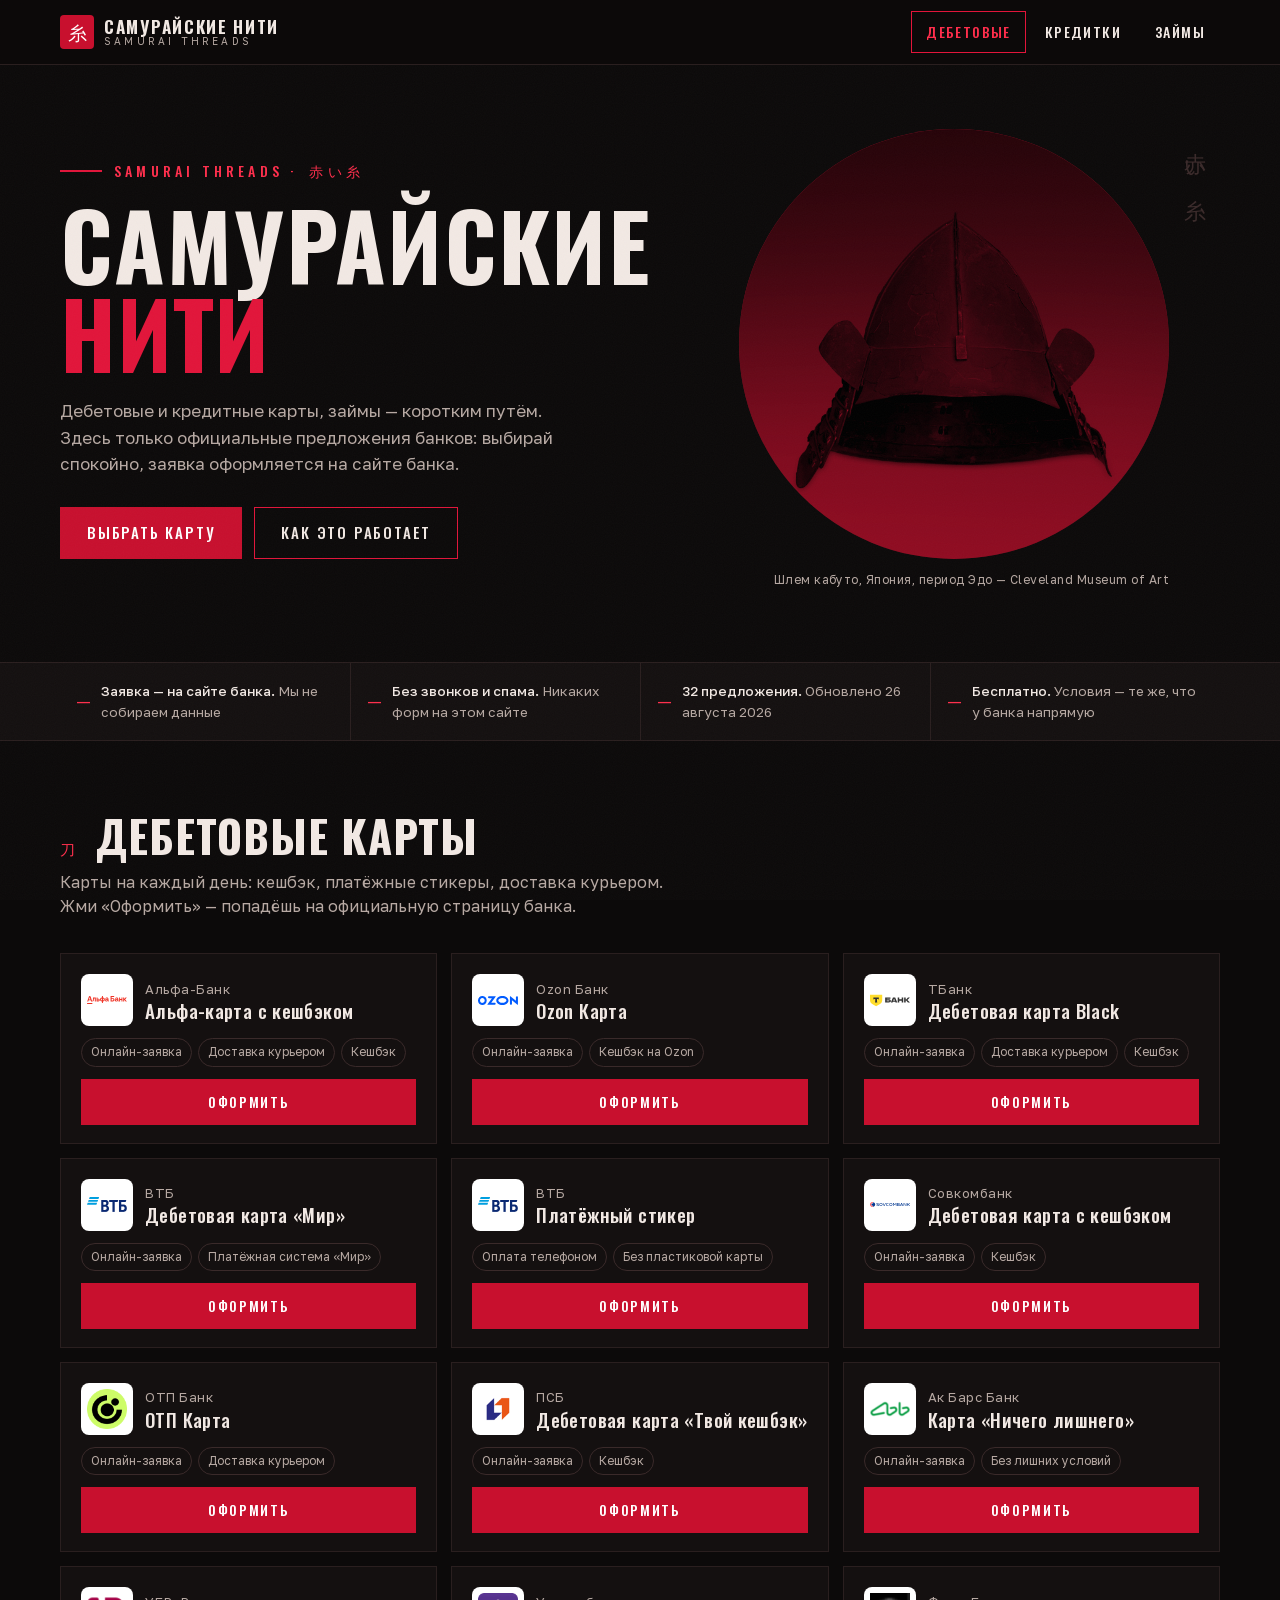
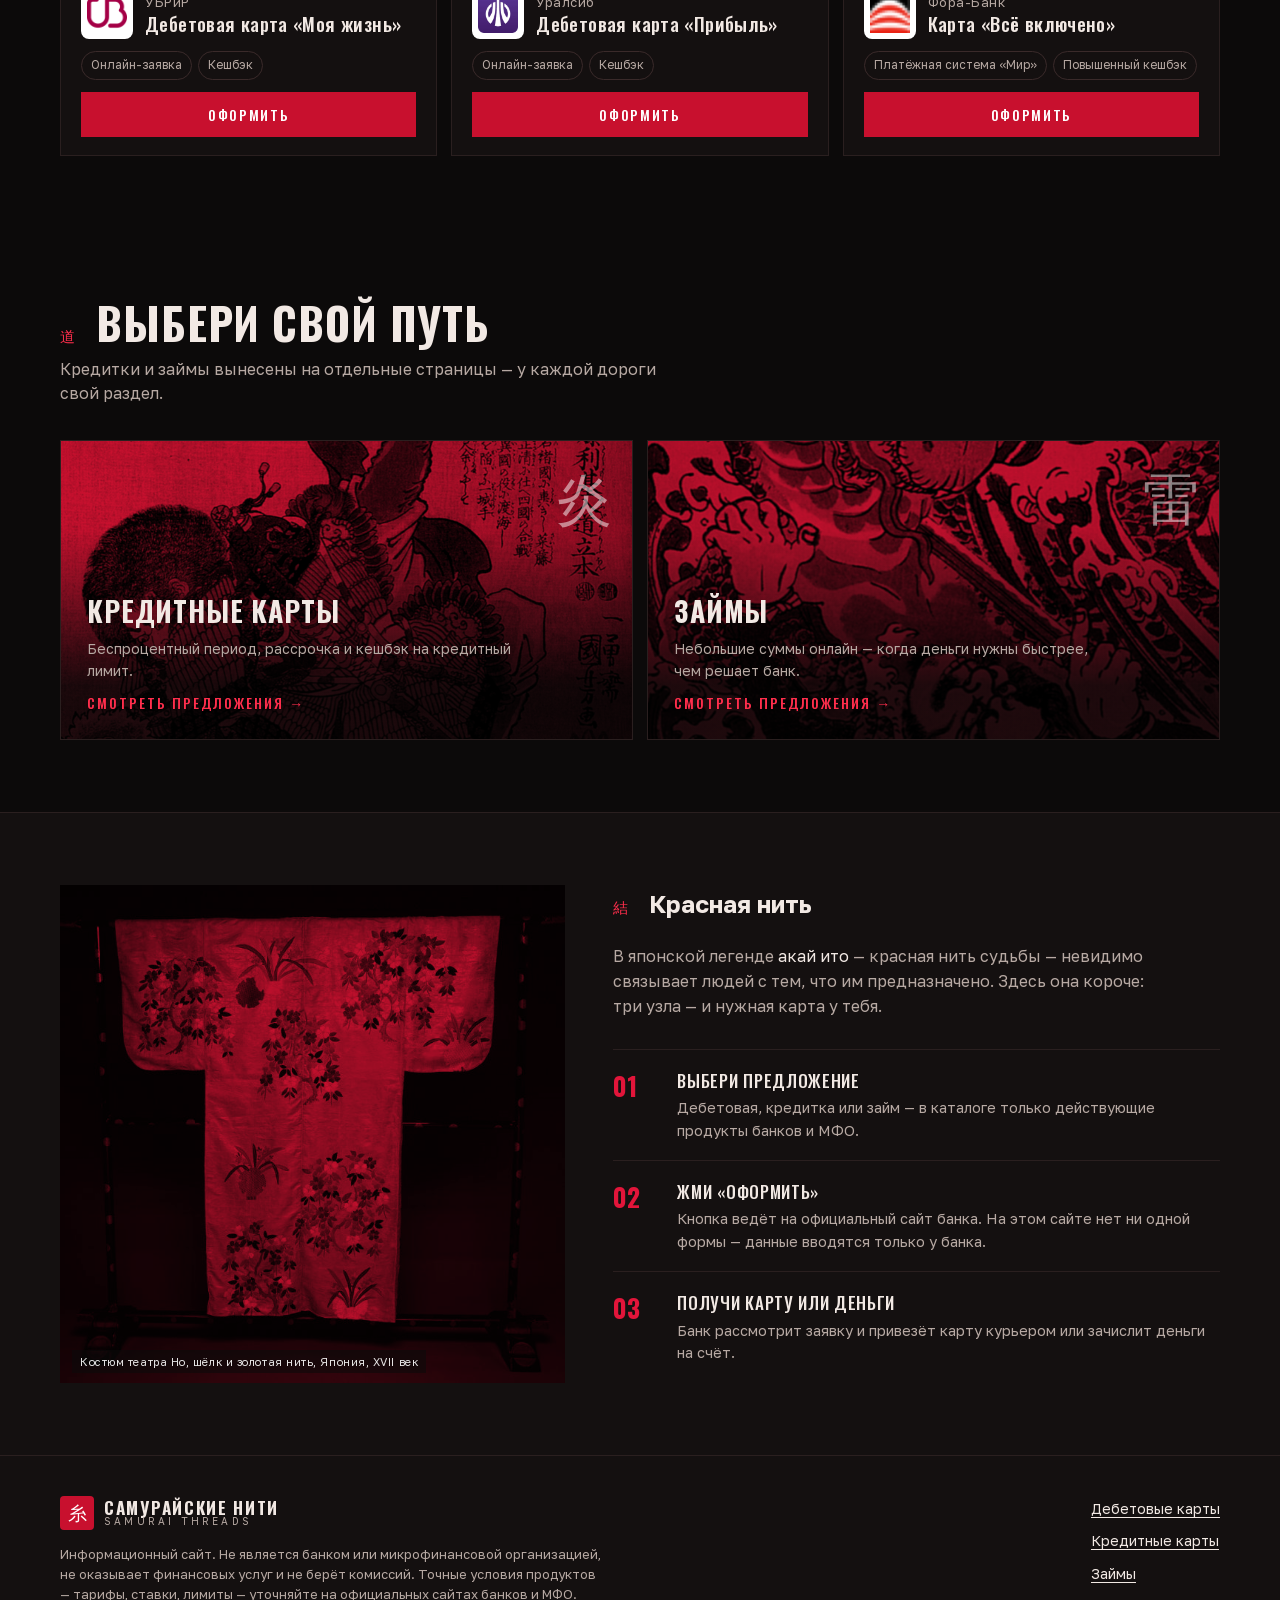
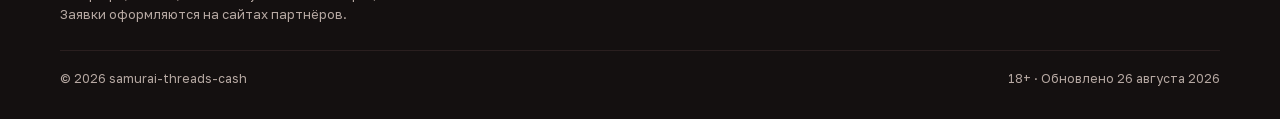
==== index.html @ 72ccb9c8 "samurai-threads preview" ====
<!DOCTYPE html>
<html lang="ru">
<head>
  <meta charset="UTF-8">
  <meta name="viewport" content="width=device-width, initial-scale=1">
  <title>Самурайские нити — дебетовые карты, кредитки и займы</title>
  <meta name="description" content="Финансовая витрина в самурайском стиле: дебетовые и кредитные карты, займы. Только официальные предложения банков — заявка оформляется на сайте банка.">
  <link rel="icon" type="image/svg+xml" href="favicon.svg">
  <link rel="stylesheet" href="fonts/fonts.css">
  <link rel="stylesheet" href="styles.css">
</head>
<body>
  <a class="skip-link" href="#main">Перейти к основному содержимому</a>

  <header class="site-header">
    <div class="wrap">
      <a class="brand" href="index.html">
        <span class="hanko" aria-hidden="true">糸</span>
        <span class="brand-name">Самурайские нити
          <span class="brand-sub">samurai threads</span>
        </span>
      </a>
      <nav class="site-nav" aria-label="Основная навигация">
        <ul>
          <li><a href="#debit" aria-current="page">Дебетовые</a></li>
          <li><a href="credit.html">Кредитки</a></li>
          <li><a href="mfo.html">Займы</a></li>
        </ul>
      </nav>
    </div>
  </header>

  <main id="main" tabindex="-1">

    <section class="hero">
      <div class="wrap">
        <div>
          <p class="hero-kicker">Samurai threads · <span aria-hidden="true">赤い糸</span></p>
          <h1>Самурайские <span class="h1-red">нити</span></h1>
          <p class="hero-lead">Дебетовые и кредитные карты, займы — коротким путём.
            Здесь только официальные предложения банков: выбирай спокойно,
            заявка оформляется на сайте банка.</p>
          <div class="hero-cta">
            <a class="btn btn-red" href="#debit">Выбрать карту</a>
            <a class="btn btn-ghost" href="#thread">Как это работает</a>
          </div>
        </div>
        <div class="hero-art">
          <p class="hero-vertical" aria-hidden="true">赤い糸</p>
          <div class="hero-sun">
            <img src="img/kabuto.jpg" alt="Самурайский шлем кабуто" width="1600" height="1391">
          </div>
          <p class="hero-caption">Шлем кабуто, Япония, период Эдо — Cleveland Museum of Art</p>
        </div>
      </div>
    </section>

    <div class="trust">
      <div class="wrap">
        <ul role="list">
          <li><span class="tick" aria-hidden="true">—</span><span><b>Заявка — на сайте банка.</b> Мы не собираем данные</span></li>
          <li><span class="tick" aria-hidden="true">—</span><span><b>Без звонков и спама.</b> Никаких форм на этом сайте</span></li>
          <li><span class="tick" aria-hidden="true">—</span><span><b>32 предложения.</b> Обновлено 26 августа 2026</span></li>
          <li><span class="tick" aria-hidden="true">—</span><span><b>Бесплатно.</b> Условия — те же, что у банка напрямую</span></li>
        </ul>
      </div>
    </div>

    <section class="section" id="debit" aria-labelledby="debit-h">
      <div class="wrap">
        <div class="section-head">
          <span class="section-kanji" aria-hidden="true">刀</span>
          <h2 id="debit-h">Дебетовые карты</h2>
        </div>
        <p class="section-desc">Карты на каждый день: кешбэк, платёжные стикеры,
          доставка курьером. Жми «Оформить» — попадёшь на официальную страницу банка.</p>
        <noscript><p class="section-desc">Включите JavaScript, чтобы увидеть каталог предложений.</p></noscript>
        <ul class="cards" role="list" id="grid-debit" data-grid="debit"></ul>
      </div>
    </section>

    <section class="section reveal" aria-labelledby="cats-h">
      <div class="wrap">
        <div class="section-head">
          <span class="section-kanji" aria-hidden="true">道</span>
          <h2 id="cats-h">Выбери свой путь</h2>
        </div>
        <p class="section-desc">Кредитки и займы вынесены на отдельные страницы —
          у каждой дороги свой раздел.</p>
        <div class="cat-tiles">
          <a class="cat-tile" href="credit.html">
            <img src="img/print-fight.jpg" alt="" width="809" height="1200" loading="lazy">
            <span class="tile-kanji" aria-hidden="true">炎</span>
            <strong>Кредитные карты</strong>
            <p>Беспроцентный период, рассрочка и кешбэк на кредитный лимит.</p>
            <span class="tile-more">Смотреть предложения <span aria-hidden="true">→</span></span>
          </a>
          <a class="cat-tile" href="mfo.html">
            <img src="img/print-yokai.jpg" alt="" width="694" height="1200" loading="lazy">
            <span class="tile-kanji" aria-hidden="true">雷</span>
            <strong>Займы</strong>
            <p>Небольшие суммы онлайн — когда деньги нужны быстрее, чем решает банк.</p>
            <span class="tile-more">Смотреть предложения <span aria-hidden="true">→</span></span>
          </a>
        </div>
      </div>
    </section>

    <section class="about reveal" id="thread" aria-labelledby="thread-h">
      <div class="wrap">
        <figure class="about-art">
          <img src="img/nuihaku.jpg" alt="Шёлковый костюм театра Но с вышивкой золотой нитью" width="750" height="672" loading="lazy">
          <figcaption>Костюм театра Но, шёлк и золотая нить, Япония, XVII век</figcaption>
        </figure>
        <div>
          <div class="section-head">
            <span class="section-kanji" aria-hidden="true">結</span>
            <h2 id="thread-h">Красная нить</h2>
          </div>
          <p class="about-lead">В японской легенде <em>акай ито</em> — красная нить судьбы —
            невидимо связывает людей с тем, что им предназначено.
            Здесь она короче: три узла — и нужная карта у тебя.</p>
          <ol class="steps" role="list">
            <li>
              <b>Выбери предложение</b>
              <p>Дебетовая, кредитка или займ — в каталоге только действующие продукты банков и МФО.</p>
            </li>
            <li>
              <b>Жми «Оформить»</b>
              <p>Кнопка ведёт на официальный сайт банка. На этом сайте нет ни одной формы — данные вводятся только у банка.</p>
            </li>
            <li>
              <b>Получи карту или деньги</b>
              <p>Банк рассмотрит заявку и привезёт карту курьером или зачислит деньги на счёт.</p>
            </li>
          </ol>
        </div>
      </div>
    </section>

  </main>

  <footer class="site-footer">
    <div class="wrap">
      <div class="footer-grid">
        <div>
          <a class="brand" href="index.html" style="margin-bottom:14px">
            <span class="hanko" aria-hidden="true">糸</span>
            <span class="brand-name">Самурайские нити
              <span class="brand-sub">samurai threads</span>
            </span>
          </a>
          <p class="footer-note">Информационный сайт. Не является банком или
            микрофинансовой организацией, не оказывает финансовых услуг и не берёт
            комиссий. Точные условия продуктов — тарифы, ставки, лимиты — уточняйте
            на официальных сайтах банков и МФО. Заявки оформляются на сайтах партнёров.</p>
        </div>
        <nav class="footer-nav" aria-label="Навигация в подвале">
          <ul>
            <li><a href="#debit">Дебетовые карты</a></li>
            <li><a href="credit.html">Кредитные карты</a></li>
            <li><a href="mfo.html">Займы</a></li>
          </ul>
        </nav>
      </div>
      <div class="footer-bottom">
        <span>© 2026 samurai-threads-cash</span>
        <span>18+ · Обновлено 26 августа 2026</span>
      </div>
    </div>
  </footer>

  <script src="data.js"></script>
  <script src="app.js"></script>
</body>
</html>
---- fonts/fonts.css ----
/* Шрифты лежат рядом с сайтом — интернет для них не нужен. */

/* Oswald — заголовки-плакаты */
@font-face {
  font-family: 'Oswald';
  font-style: normal;
  font-weight: 500;
  font-display: swap;
  src: url(oswald-500-cyrillic.woff2) format('woff2');
  unicode-range: U+0301, U+0400-045F, U+0490-0491, U+04B0-04B1, U+2116;
}
@font-face {
  font-family: 'Oswald';
  font-style: normal;
  font-weight: 500;
  font-display: swap;
  src: url(oswald-500-latin.woff2) format('woff2');
  unicode-range: U+0000-00FF, U+0131, U+0152-0153, U+02BB-02BC, U+02C6, U+02DA, U+02DC, U+2000-206F, U+2074, U+20AC, U+2122, U+2191, U+2193, U+2212, U+2215, U+FEFF, U+FFFD;
}
@font-face {
  font-family: 'Oswald';
  font-style: normal;
  font-weight: 700;
  font-display: swap;
  src: url(oswald-700-cyrillic.woff2) format('woff2');
  unicode-range: U+0301, U+0400-045F, U+0490-0491, U+04B0-04B1, U+2116;
}
@font-face {
  font-family: 'Oswald';
  font-style: normal;
  font-weight: 700;
  font-display: swap;
  src: url(oswald-700-latin.woff2) format('woff2');
  unicode-range: U+0000-00FF, U+0131, U+0152-0153, U+02BB-02BC, U+02C6, U+02DA, U+02DC, U+2000-206F, U+2074, U+20AC, U+2122, U+2191, U+2193, U+2212, U+2215, U+FEFF, U+FFFD;
}

/* Golos Text — основной текст */
@font-face {
  font-family: 'Golos Text';
  font-style: normal;
  font-weight: 400;
  font-display: swap;
  src: url(golos-400-cyrillic.woff2) format('woff2');
  unicode-range: U+0301, U+0400-045F, U+0490-0491, U+04B0-04B1, U+2116;
}
@font-face {
  font-family: 'Golos Text';
  font-style: normal;
  font-weight: 400;
  font-display: swap;
  src: url(golos-400-latin.woff2) format('woff2');
  unicode-range: U+0000-00FF, U+0131, U+0152-0153, U+02BB-02BC, U+02C6, U+02DA, U+02DC, U+0304, U+0308, U+0329, U+2000-206F, U+20AC, U+2122, U+2191, U+2193, U+2212, U+2215, U+FEFF, U+FFFD;
}
@font-face {
  font-family: 'Golos Text';
  font-style: normal;
  font-weight: 500;
  font-display: swap;
  src: url(golos-500-cyrillic.woff2) format('woff2');
  unicode-range: U+0301, U+0400-045F, U+0490-0491, U+04B0-04B1, U+2116;
}
@font-face {
  font-family: 'Golos Text';
  font-style: normal;
  font-weight: 500;
  font-display: swap;
  src: url(golos-500-latin.woff2) format('woff2');
  unicode-range: U+0000-00FF, U+0131, U+0152-0153, U+02BB-02BC, U+02C6, U+02DA, U+02DC, U+0304, U+0308, U+0329, U+2000-206F, U+20AC, U+2122, U+2191, U+2193, U+2212, U+2215, U+FEFF, U+FFFD;
}
@font-face {
  font-family: 'Golos Text';
  font-style: normal;
  font-weight: 700;
  font-display: swap;
  src: url(golos-700-cyrillic.woff2) format('woff2');
  unicode-range: U+0301, U+0400-045F, U+0490-0491, U+04B0-04B1, U+2116;
}
@font-face {
  font-family: 'Golos Text';
  font-style: normal;
  font-weight: 700;
  font-display: swap;
  src: url(golos-700-latin.woff2) format('woff2');
  unicode-range: U+0000-00FF, U+0131, U+0152-0153, U+02BB-02BC, U+02C6, U+02DA, U+02DC, U+0304, U+0308, U+0329, U+2000-206F, U+20AC, U+2122, U+2191, U+2193, U+2212, U+2215, U+FEFF, U+FFFD;
}
---- styles.css ----
/* =========================================================================
   САМУРАЙСКИЕ НИТИ — чёрно-красный плакат, Япония.
   Палитра согласована с аудитом контраста:
   — #c8102e (глубокий красный) только для крупного текста и заливок;
   — #ff2e4c для мелкого красного текста, ссылок и фокуса (5.4:1 на фоне);
   — #f2e9e4 основной текст (16.5:1).
   ========================================================================= */

:root {
  --bg: #0c0a0a;
  --panel: #141010;
  --panel-2: #1a1414;
  --line: #2a1f1f;
  --line-strong: #3a2a2a;
  --red: #c8102e;
  --red-bright: #e2153a;
  --red-text: #ff2e4c;
  --ink: #f2e9e4;
  --muted: #b7a9a3;
  --gold: #c9a227;
  --white: #ffffff;
  --font-display: 'Oswald', 'Arial Narrow', sans-serif;
  --font-body: 'Golos Text', -apple-system, 'Segoe UI', sans-serif;
  --header-h: 64px;
}

* { margin: 0; padding: 0; box-sizing: border-box; }

html {
  scroll-behavior: smooth;
  scroll-padding-top: calc(var(--header-h) + 16px);
}
@media (prefers-reduced-motion: reduce) {
  html { scroll-behavior: auto; }
}

body {
  background: var(--bg);
  color: var(--ink);
  font-family: var(--font-body);
  font-size: 16px;
  line-height: 1.55;
  -webkit-font-smoothing: antialiased;
}

/* бумажное зерно поверх фона — чтобы чёрный не был «пластиковым» */
body::before {
  content: "";
  position: fixed;
  inset: 0;
  pointer-events: none;
  z-index: 1;
  opacity: .05;
  background-image: url("data:image/svg+xml,%3Csvg xmlns='http://www.w3.org/2000/svg' width='140' height='140'%3E%3Cfilter id='n'%3E%3CfeTurbulence type='fractalNoise' baseFrequency='.9' numOctaves='2'/%3E%3C/filter%3E%3Crect width='140' height='140' filter='url(%23n)' opacity='.6'/%3E%3C/svg%3E");
}

img { max-width: 100%; display: block; }

a { color: var(--red-text); }

:focus-visible {
  outline: 3px solid var(--red-text);
  outline-offset: 2px;
}

.visually-hidden {
  position: absolute;
  width: 1px; height: 1px;
  margin: -1px; padding: 0;
  overflow: hidden;
  clip: rect(0 0 0 0);
  white-space: nowrap;
  border: 0;
}

.skip-link {
  position: absolute;
  left: 12px; top: -60px;
  z-index: 100;
  background: var(--red);
  color: var(--white);
  padding: 10px 18px;
  font-family: var(--font-display);
  font-weight: 500;
  text-transform: uppercase;
  letter-spacing: .06em;
  text-decoration: none;
  transition: top .15s;
}
.skip-link:focus { top: 12px; }

.wrap {
  max-width: 1200px;
  margin: 0 auto;
  padding: 0 20px;
}

/* ---------------------------------------------------------------- header */

.site-header {
  position: sticky;
  top: 0;
  z-index: 50;
  background: rgba(12, 10, 10, .92);
  backdrop-filter: blur(8px);
  border-bottom: 1px solid var(--line);
}
.site-header .wrap {
  height: var(--header-h);
  display: flex;
  align-items: center;
  justify-content: space-between;
  gap: 16px;
}

.brand {
  display: flex;
  align-items: center;
  gap: 10px;
  text-decoration: none;
  color: var(--ink);
}
.brand .hanko {
  width: 34px; height: 34px;
  background: var(--red);
  color: var(--white);
  display: grid;
  place-items: center;
  font-size: 19px;
  line-height: 1;
  border-radius: 4px;
  flex: none;
}
.brand-name {
  font-family: var(--font-display);
  font-weight: 700;
  font-size: 17px;
  letter-spacing: .1em;
  text-transform: uppercase;
  line-height: 1.05;
}
.brand-sub {
  display: block;
  font-family: var(--font-body);
  font-weight: 400;
  font-size: 10px;
  letter-spacing: .32em;
  color: var(--muted);
  text-transform: uppercase;
}

.site-nav ul {
  display: flex;
  gap: 4px;
  list-style: none;
}
.site-nav a {
  display: block;
  padding: 9px 14px;
  font-family: var(--font-display);
  font-weight: 500;
  font-size: 14px;
  letter-spacing: .1em;
  text-transform: uppercase;
  text-decoration: none;
  color: var(--ink);
  border: 1px solid transparent;
}
.site-nav a:hover { color: var(--red-text); }
.site-nav a[aria-current="page"] {
  color: var(--red-text);
  border-color: var(--red-bright);
}

/* ------------------------------------------------------------------ hero */

.hero {
  position: relative;
  overflow: hidden;
  border-bottom: 1px solid var(--line);
}
.hero .wrap {
  display: grid;
  grid-template-columns: minmax(0, 1.05fr) minmax(0, .95fr);
  align-items: center;
  gap: 40px;
  padding-top: 64px;
  padding-bottom: 72px;
}

.hero-kicker {
  display: flex;
  align-items: center;
  gap: 12px;
  font-family: var(--font-display);
  font-weight: 500;
  font-size: 14px;
  letter-spacing: .3em;
  text-transform: uppercase;
  color: var(--red-text);
  margin-bottom: 18px;
}
.hero-kicker::before {
  content: "";
  width: 42px; height: 2px;
  background: var(--red-bright);
}

.hero h1 {
  font-family: var(--font-display);
  font-weight: 700;
  font-size: clamp(48px, 7.2vw, 92px);
  line-height: .96;
  letter-spacing: .015em;
  text-transform: uppercase;
  margin-bottom: 22px;
}
.hero h1 .h1-red { color: var(--red-bright); display: block; }

.hero-lead {
  max-width: 46ch;
  color: var(--muted);
  font-size: 17px;
  margin-bottom: 30px;
}

.hero-cta {
  display: flex;
  flex-wrap: wrap;
  gap: 12px;
}

/* правая часть: красное солнце + шлем эпохи Эдо */
.hero-art {
  position: relative;
  justify-self: center;
  width: min(430px, 100%);
}
.hero-sun {
  position: relative;
  aspect-ratio: 1;
  border-radius: 50%;
  background: var(--red);
  overflow: hidden;
}
.hero-sun img {
  width: 100%; height: 100%;
  object-fit: cover;
  filter: grayscale(1) contrast(1.08) brightness(1.02);
  mix-blend-mode: multiply;
}
.hero-caption {
  margin-top: 12px;
  font-size: 12px;
  color: var(--muted);
  letter-spacing: .04em;
  text-align: right;
}
/* вертикальная колонка иероглифов у солнца */
.hero-vertical {
  position: absolute;
  top: 6px;
  right: -44px;
  writing-mode: vertical-rl;
  font-size: 22px;
  letter-spacing: .5em;
  color: var(--line-strong);
  user-select: none;
}

/* красная нить: тонкая линия, сшивающая хиро с каталогом */
.thread-divider {
  display: block;
  width: 100%;
  height: 70px;
  color: var(--red-bright);
}

/* --------------------------------------------------------------- buttons */

.btn {
  display: inline-flex;
  align-items: center;
  justify-content: center;
  gap: 8px;
  padding: 13px 26px;
  font-family: var(--font-display);
  font-weight: 500;
  font-size: 15px;
  letter-spacing: .12em;
  text-transform: uppercase;
  text-decoration: none;
  border: 1px solid transparent;
  cursor: pointer;
}
.btn-red {
  background: var(--red);
  color: var(--white);
}
.btn-red:hover { background: var(--red-bright); }
/* заглушка до партнёрских ссылок: выглядит как макет, но не «живая» */
.btn.is-disabled { cursor: default; }
.btn-red.is-disabled:hover { background: var(--red); }
.btn-ghost {
  border-color: var(--red-bright);
  color: var(--ink);
}
.btn-ghost:hover { border-color: var(--red-text); color: var(--red-text); }

/* ----------------------------------------------------------- trust strip */

.trust {
  border-bottom: 1px solid var(--line);
  background: var(--panel);
}
.trust ul {
  list-style: none;
  display: grid;
  grid-template-columns: repeat(4, 1fr);
}
.trust li {
  padding: 18px 16px;
  font-size: 13.5px;
  color: var(--muted);
  border-left: 1px solid var(--line);
  display: flex;
  align-items: center;
  gap: 10px;
}
.trust li:first-child { border-left: 0; }
.trust b {
  color: var(--ink);
  font-weight: 500;
}
.trust .tick {
  color: var(--red-text);
  font-family: var(--font-display);
  flex: none;
}

/* -------------------------------------------------------------- sections */

.section { padding: 72px 0 26px; }

.section-head {
  display: flex;
  align-items: baseline;
  gap: 18px;
  margin-bottom: 8px;
}
.section-kanji {
  font-size: 15px;
  color: var(--red-text);
  letter-spacing: .2em;
  font-weight: 400;
  white-space: nowrap;
}
.section h2, .page-hero h1 {
  font-family: var(--font-display);
  font-weight: 700;
  font-size: clamp(30px, 4vw, 44px);
  letter-spacing: .02em;
  text-transform: uppercase;
  line-height: 1.05;
}
.section-desc {
  color: var(--muted);
  max-width: 62ch;
  margin-bottom: 34px;
}

/* ----------------------------------------------------------------- cards */

.cards {
  list-style: none;
  display: grid;
  grid-template-columns: repeat(3, 1fr);
  gap: 14px;
  padding-bottom: 46px;
}

.card {
  background: var(--panel);
  border: 1px solid var(--line);
  padding: 20px 20px 18px;
  display: flex;
  flex-direction: column;
  gap: 12px;
  position: relative;
  transition: border-color .18s, transform .18s;
}
.card:hover {
  border-color: var(--red-bright);
  transform: translateY(-2px);
}
/* красная нить прошивает верх карточки при ховере */
.card::before {
  content: "";
  position: absolute;
  top: -1px; left: 0;
  width: 0; height: 2px;
  background: var(--red-bright);
  transition: width .25s;
}
.card:hover::before { width: 100%; }

.card-top {
  display: flex;
  align-items: center;
  gap: 12px;
}
.card-logo {
  width: 52px; height: 52px;
  background: var(--white);
  border-radius: 8px;
  display: grid;
  place-items: center;
  flex: none;
  overflow: hidden;
}
.card-logo img {
  max-width: 40px;
  max-height: 40px;
  object-fit: contain;
}
.card-logo .mono {
  font-family: var(--font-display);
  font-weight: 700;
  color: var(--red);
  font-size: 18px;
}
.card-brand {
  font-size: 13px;
  color: var(--muted);
  letter-spacing: .04em;
}
.card h3 {
  font-family: var(--font-display);
  font-weight: 500;
  font-size: 19px;
  letter-spacing: .02em;
  line-height: 1.2;
  text-transform: none;
}

.card-chips {
  list-style: none;
  display: flex;
  flex-wrap: wrap;
  gap: 6px;
  margin-top: auto;
}
.card-chips li {
  font-size: 12px;
  color: var(--muted);
  border: 1px solid var(--line-strong);
  padding: 4px 9px;
  border-radius: 999px;
  white-space: nowrap;
}

.card .btn {
  width: 100%;
  padding: 11px 16px;
  font-size: 14px;
}

/* --------------------------------------------------------- category tiles */

.cat-tiles {
  display: grid;
  grid-template-columns: 1fr 1fr;
  gap: 14px;
  padding-bottom: 46px;
}
.cat-tile {
  position: relative;
  display: flex;
  flex-direction: column;
  justify-content: flex-end;
  min-height: 300px;
  padding: 26px;
  text-decoration: none;
  color: var(--ink);
  border: 1px solid var(--line);
  overflow: hidden;
  background: var(--red);
}
.cat-tile img {
  position: absolute;
  inset: 0;
  width: 100%; height: 100%;
  object-fit: cover;
  filter: grayscale(1) contrast(1.1);
  mix-blend-mode: multiply;
  transition: transform .4s;
}
.cat-tile:hover img { transform: scale(1.04); }
/* фото шлема темнее гравюр — вытягиваем яркость, чтобы плитка читалась */
.cat-tile img[src*="kabuto"] { filter: grayscale(1) contrast(1.02) brightness(1.8); }
.cat-tile::after {
  content: "";
  position: absolute;
  inset: 0;
  background: linear-gradient(180deg, rgba(12,10,10,0) 30%, rgba(12,10,10,.88) 82%);
}
.cat-tile > * { position: relative; z-index: 2; }
.cat-tile .tile-kanji {
  position: absolute;
  top: 14px; right: 20px;
  font-size: 56px;
  color: rgba(255,255,255,.5);
  z-index: 2;
}
.cat-tile strong {
  font-family: var(--font-display);
  font-weight: 700;
  font-size: 28px;
  letter-spacing: .03em;
  text-transform: uppercase;
  display: block;
  margin-bottom: 6px;
}
.cat-tile span.tile-more {
  font-family: var(--font-display);
  font-size: 14px;
  letter-spacing: .14em;
  text-transform: uppercase;
  color: var(--red-text);
}
.cat-tile p {
  color: var(--muted);
  font-size: 14px;
  max-width: 48ch;
  margin-bottom: 10px;
}

/* ------------------------------------------------------------ red thread */

.about {
  border-top: 1px solid var(--line);
  background: var(--panel);
}
.about .wrap {
  display: grid;
  grid-template-columns: minmax(0, 1fr) minmax(0, 1.2fr);
  gap: 48px;
  padding-top: 72px;
  padding-bottom: 72px;
}
.about-art {
  position: relative;
  background: var(--red);
  overflow: hidden;
  min-height: 320px;
}
.about-art img {
  position: absolute;
  inset: 0;
  width: 100%; height: 100%;
  object-fit: cover;
  filter: grayscale(1) contrast(1.05);
  mix-blend-mode: multiply;
}
.about-art figcaption {
  position: absolute;
  left: 12px; bottom: 10px;
  z-index: 2;
  font-size: 11px;
  letter-spacing: .05em;
  color: rgba(255,255,255,.9);
  background: rgba(12,10,10,.6);
  padding: 3px 8px;
}

.about h2 { margin-bottom: 14px; }
.about-lead {
  color: var(--muted);
  margin-bottom: 30px;
  max-width: 56ch;
}
.about-lead em {
  font-style: normal;
  color: var(--ink);
}

.steps {
  list-style: none;
  counter-reset: step;
  display: grid;
  gap: 0;
}
.steps li {
  counter-increment: step;
  position: relative;
  padding: 18px 0 18px 64px;
  border-top: 1px solid var(--line);
}
.steps li::before {
  content: "0" counter(step);
  position: absolute;
  left: 0; top: 16px;
  font-family: var(--font-display);
  font-weight: 700;
  font-size: 26px;
  color: var(--red-bright);
}
.steps b {
  display: block;
  font-family: var(--font-display);
  font-weight: 500;
  font-size: 17px;
  letter-spacing: .04em;
  text-transform: uppercase;
  margin-bottom: 3px;
}
.steps p { color: var(--muted); font-size: 14.5px; }

/* -------------------------------------------------------------- page hero */

.page-hero {
  position: relative;
  border-bottom: 1px solid var(--line);
  overflow: hidden;
}
.page-hero .wrap {
  padding-top: 56px;
  padding-bottom: 48px;
  position: relative;
}
.page-hero .hero-kicker { margin-bottom: 12px; }
.page-hero h1 { font-size: clamp(38px, 5.5vw, 64px); margin-bottom: 14px; }
.page-hero .section-desc { margin-bottom: 0; }
.page-hero .page-kanji {
  position: absolute;
  right: 20px; top: 34px;
  writing-mode: vertical-rl;
  font-size: 44px;
  color: var(--line-strong);
  letter-spacing: .3em;
  user-select: none;
}

/* ---------------------------------------------------------------- footer */

.site-footer {
  border-top: 1px solid var(--line);
  background: var(--panel);
  padding: 40px 0 30px;
}
.footer-grid {
  display: grid;
  grid-template-columns: minmax(0, 1.4fr) minmax(0, 1fr);
  gap: 32px;
  margin-bottom: 26px;
}
.footer-note {
  font-size: 13px;
  color: var(--muted);
  max-width: 68ch;
}
.footer-nav ul { list-style: none; display: grid; gap: 8px; justify-content: end; }
.footer-nav a {
  color: var(--ink);
  text-decoration: underline;
  text-underline-offset: 3px;
  font-size: 14px;
}
.footer-nav a:hover { color: var(--red-text); }
.footer-bottom {
  border-top: 1px solid var(--line);
  padding-top: 18px;
  display: flex;
  flex-wrap: wrap;
  gap: 10px;
  justify-content: space-between;
  font-size: 12.5px;
  color: var(--muted);
}

/* --------------------------------------------------------------- reveal */

@media (prefers-reduced-motion: no-preference) {
  html.js .reveal {
    opacity: 0;
    transform: translateY(14px);
    transition: opacity .5s ease, transform .5s ease;
  }
  html.js .reveal.is-visible,
  html.js .reveal:focus-within {
    opacity: 1;
    transform: none;
  }
  /* фокус внутри секции мгновенно её показывает — без окна невидимого фокуса */
  html.js .reveal:focus-within { transition: none; }
}

/* -------------------------------------------------------------- adaptive */

@media (max-width: 980px) {
  .cards { grid-template-columns: 1fr 1fr; }
  .trust ul { grid-template-columns: 1fr 1fr; }
  .trust li:nth-child(3) { border-left: 0; }
  .trust li { border-top: 1px solid var(--line); }
  .trust li:nth-child(-n+2) { border-top: 0; }
  .hero-vertical { display: none; }
}

@media (max-width: 820px) {
  .hero .wrap { grid-template-columns: 1fr; padding-top: 44px; padding-bottom: 52px; }
  .hero-art { order: -1; width: min(300px, 70vw); }
  .hero-caption { text-align: left; }
  .about .wrap { grid-template-columns: 1fr; }
  .about-art { min-height: 240px; }
  .cat-tiles { grid-template-columns: 1fr; }
  .footer-grid { grid-template-columns: 1fr; }
  .footer-nav ul { justify-content: start; }
}

@media (max-width: 640px) {
  .cards { grid-template-columns: 1fr; }
  .trust ul { grid-template-columns: 1fr 1fr; }
  .site-header .wrap { flex-wrap: wrap; height: auto; padding-top: 10px; padding-bottom: 10px; }
  :root { --header-h: 96px; }
  .site-nav a { padding: 7px 10px; font-size: 13px; }
  .brand-name { font-size: 15px; }
  .section { padding-top: 52px; }
}
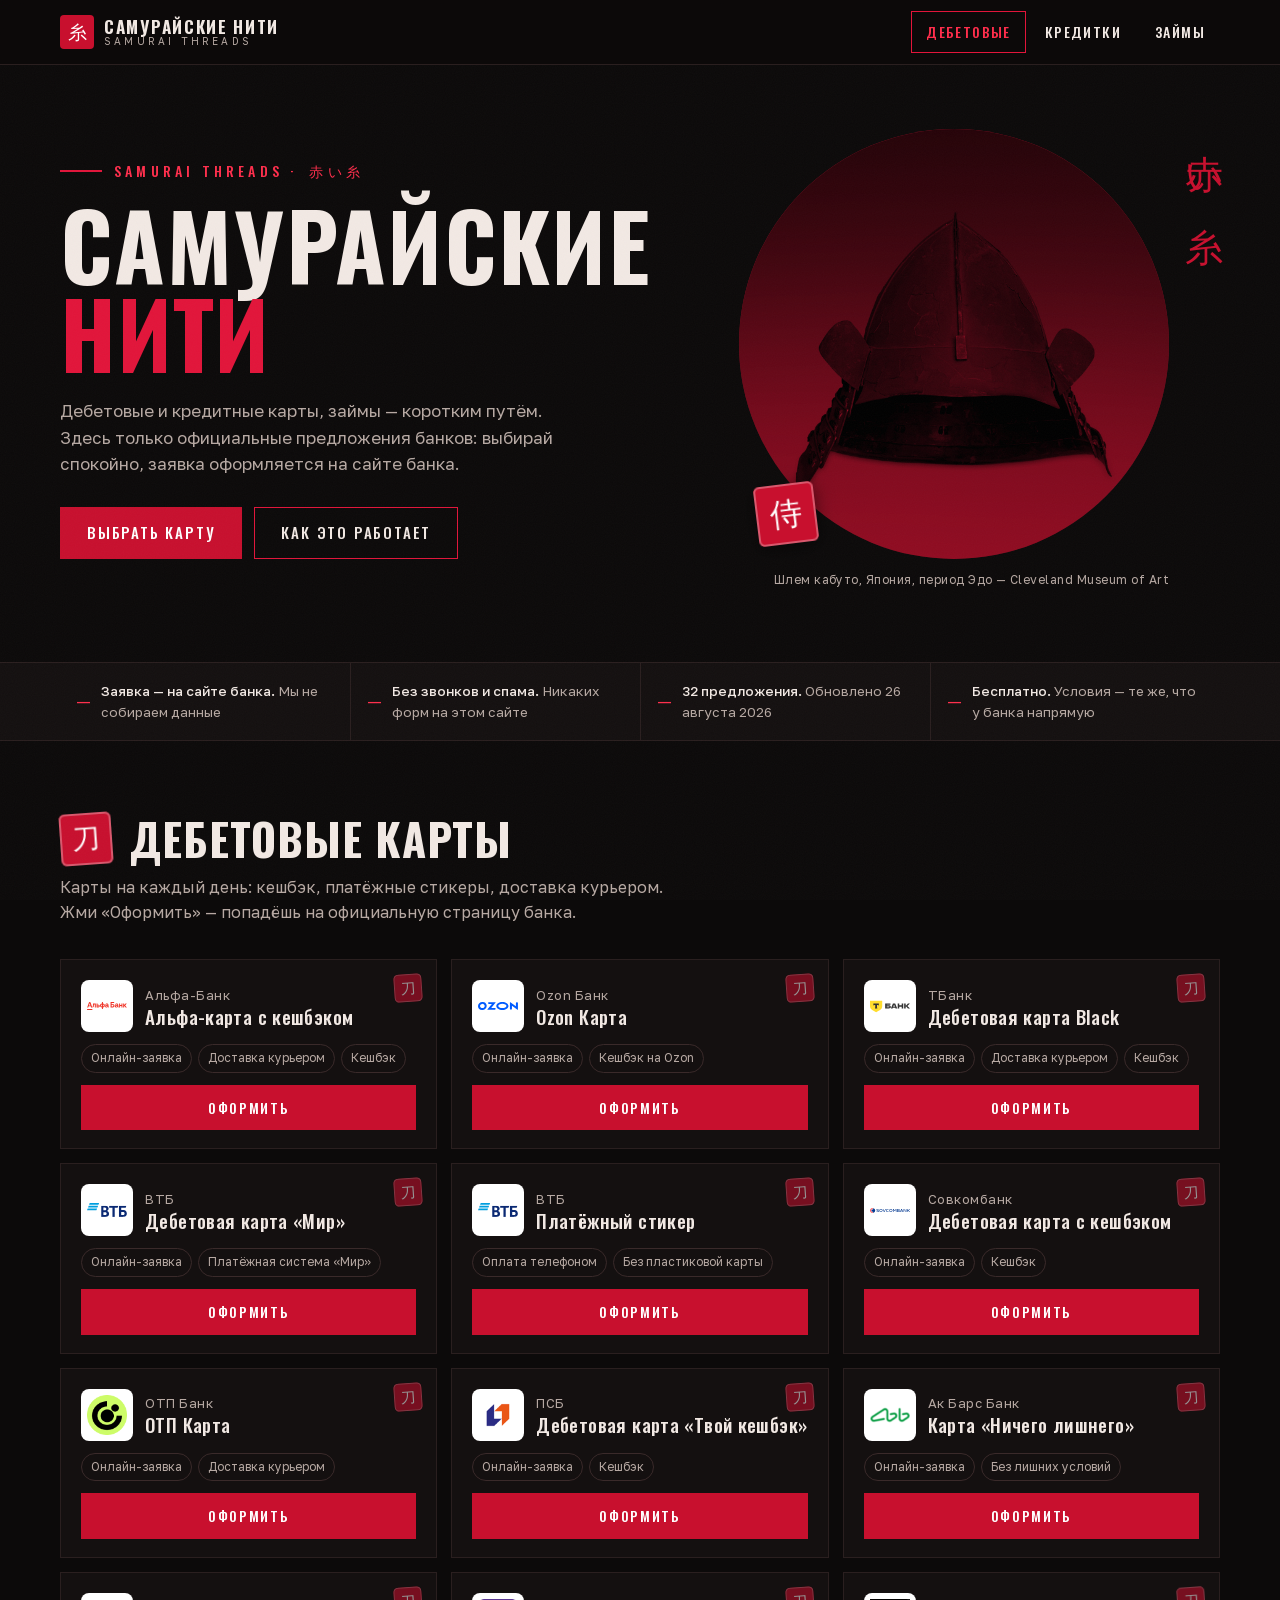
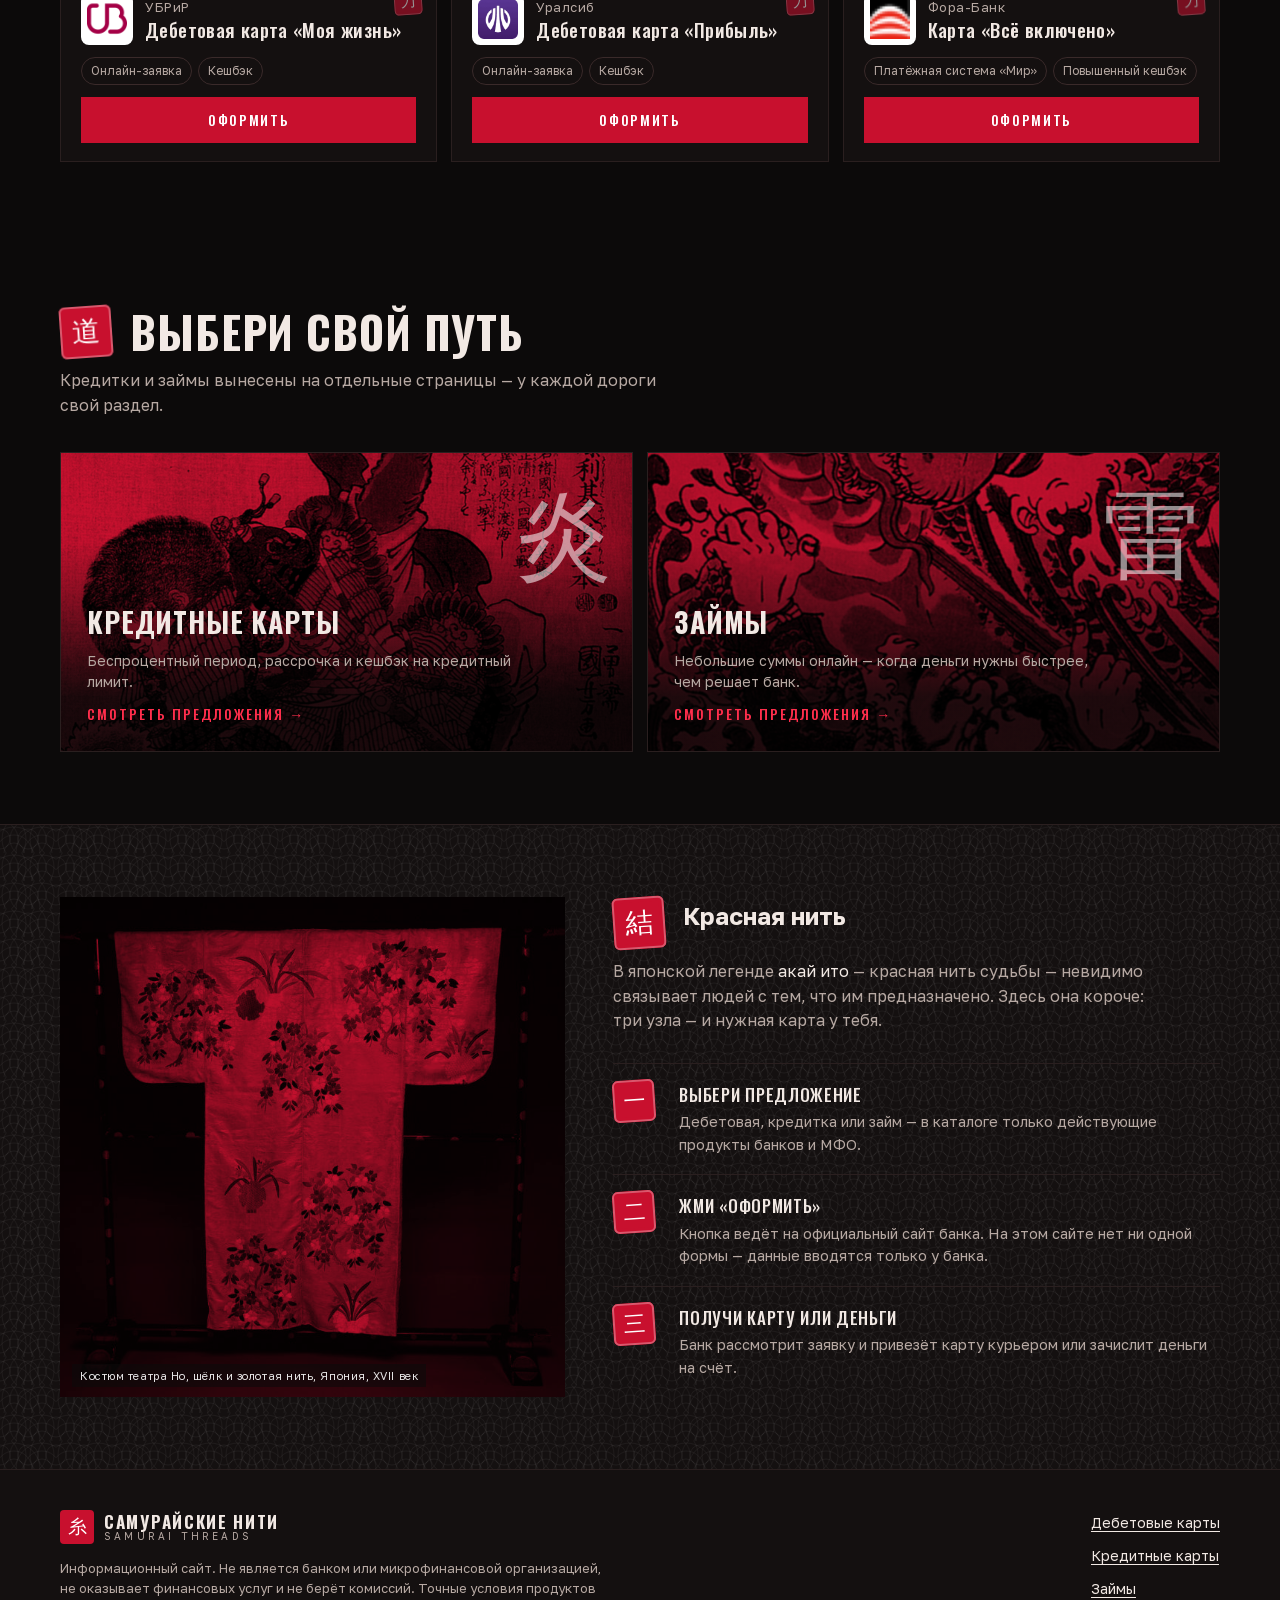
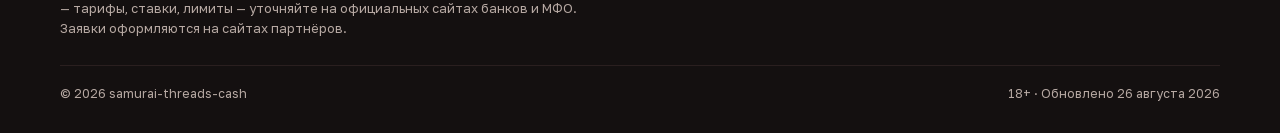
==== commit d767c54e: "Японский стиль: печати-ханко, солнца на внутренних страницах, сэйгайха" ====
--- a/index.html
+++ b/index.html
@@ -47,6 +47,7 @@
         </div>
         <div class="hero-art">
           <p class="hero-vertical" aria-hidden="true">赤い糸</p>
+          <span class="stamp seal-hero" aria-hidden="true">侍</span>
           <div class="hero-sun">
             <img src="img/kabuto.jpg" alt="Самурайский шлем кабуто" width="1600" height="1391">
           </div>
@@ -69,7 +70,7 @@
     <section class="section" id="debit" aria-labelledby="debit-h">
       <div class="wrap">
         <div class="section-head">
-          <span class="section-kanji" aria-hidden="true">刀</span>
+          <span class="section-kanji stamp" aria-hidden="true">刀</span>
           <h2 id="debit-h">Дебетовые карты</h2>
         </div>
         <p class="section-desc">Карты на каждый день: кешбэк, платёжные стикеры,
@@ -82,7 +83,7 @@
     <section class="section reveal" aria-labelledby="cats-h">
       <div class="wrap">
         <div class="section-head">
-          <span class="section-kanji" aria-hidden="true">道</span>
+          <span class="section-kanji stamp" aria-hidden="true">道</span>
           <h2 id="cats-h">Выбери свой путь</h2>
         </div>
         <p class="section-desc">Кредитки и займы вынесены на отдельные страницы —
@@ -114,7 +115,7 @@
         </figure>
         <div>
           <div class="section-head">
-            <span class="section-kanji" aria-hidden="true">結</span>
+            <span class="section-kanji stamp" aria-hidden="true">結</span>
             <h2 id="thread-h">Красная нить</h2>
           </div>
           <p class="about-lead">В японской легенде <em>акай ито</em> — красная нить судьбы —
--- a/styles.css
+++ b/styles.css
@@ -21,6 +21,8 @@
   --white: #ffffff;
   --font-display: 'Oswald', 'Arial Narrow', sans-serif;
   --font-body: 'Golos Text', -apple-system, 'Segoe UI', sans-serif;
+  /* минчо-стек для иероглифов — кистевые засечки вместо гротеска */
+  --font-kanji: 'Hiragino Mincho ProN', 'Yu Mincho', 'Noto Serif JP', 'MS PMincho', serif;
   --header-h: 64px;
 }
 
@@ -130,6 +132,21 @@
   line-height: 1;
   border-radius: 4px;
   flex: none;
+  font-family: var(--font-kanji);
+}
+
+/* красная печать-ханко: белый кант внутри, лёгкий наклон — как оттиск */
+.stamp {
+  display: inline-grid;
+  place-items: center;
+  background: var(--red);
+  color: var(--white);
+  font-family: var(--font-kanji);
+  line-height: 1;
+  border-radius: 6px;
+  transform: rotate(-4deg);
+  box-shadow: inset 0 0 0 2px rgba(255, 255, 255, .3),
+              inset 0 0 0 5px var(--red);
 }
 .brand-name {
   font-family: var(--font-display);
@@ -259,13 +276,27 @@
 /* вертикальная колонка иероглифов у солнца */
 .hero-vertical {
   position: absolute;
-  top: 6px;
-  right: -44px;
+  top: -4px;
+  right: -64px;
   writing-mode: vertical-rl;
-  font-size: 22px;
-  letter-spacing: .5em;
-  color: var(--line-strong);
+  font-size: 38px;
+  letter-spacing: .4em;
+  color: var(--red);
+  font-family: var(--font-kanji);
   user-select: none;
+}
+/* авторская печать на солнце — как на гравюрах */
+.seal-hero {
+  position: absolute;
+  left: 4%;
+  bottom: 10%;
+  width: 60px; height: 60px;
+  font-size: 32px;
+  transform: rotate(-7deg);
+  z-index: 2;
+  box-shadow: inset 0 0 0 2px rgba(255, 255, 255, .3),
+              inset 0 0 0 5px var(--red),
+              0 4px 18px rgba(0, 0, 0, .5);
 }
 
 /* красная нить: тонкая линия, сшивающая хиро с каталогом */
@@ -344,16 +375,15 @@
 
 .section-head {
   display: flex;
-  align-items: baseline;
+  align-items: center;
   gap: 18px;
-  margin-bottom: 8px;
-}
+  margin-bottom: 10px;
+}
+/* иероглиф раздела — крупная печать */
 .section-kanji {
-  font-size: 15px;
-  color: var(--red-text);
-  letter-spacing: .2em;
-  font-weight: 400;
-  white-space: nowrap;
+  width: 52px; height: 52px;
+  font-size: 28px;
+  flex: none;
 }
 .section h2, .page-hero h1 {
   font-family: var(--font-display);
@@ -403,6 +433,19 @@
   transition: width .25s;
 }
 .card:hover::before { width: 100%; }
+/* мини-печать категории в углу карточки */
+.card-stamp {
+  position: absolute;
+  top: 14px; right: 14px;
+  width: 28px; height: 28px;
+  font-size: 15px;
+  border-radius: 5px;
+  opacity: .55;
+  transition: opacity .2s;
+  box-shadow: inset 0 0 0 1px rgba(255, 255, 255, .3),
+              inset 0 0 0 3px var(--red);
+}
+.card:hover .card-stamp { opacity: 1; }
 
 .card-top {
   display: flex;
@@ -507,9 +550,10 @@
 .cat-tile > * { position: relative; z-index: 2; }
 .cat-tile .tile-kanji {
   position: absolute;
-  top: 14px; right: 20px;
-  font-size: 56px;
-  color: rgba(255,255,255,.5);
+  top: 10px; right: 20px;
+  font-size: 96px;
+  color: rgba(255,255,255,.55);
+  font-family: var(--font-kanji);
   z-index: 2;
 }
 .cat-tile strong {
@@ -539,7 +583,10 @@
 
 .about {
   border-top: 1px solid var(--line);
-  background: var(--panel);
+  background-color: var(--panel);
+  /* сэйгайха — японские волны, едва заметные */
+  background-image: url("data:image/svg+xml,%3Csvg xmlns='http://www.w3.org/2000/svg' width='56' height='28' viewBox='0 0 56 28'%3E%3Cg fill='none' stroke='%23ffffff' stroke-opacity='.045' stroke-width='1'%3E%3Ccircle cx='14' cy='28' r='26'/%3E%3Ccircle cx='14' cy='28' r='18'/%3E%3Ccircle cx='14' cy='28' r='10'/%3E%3Ccircle cx='42' cy='28' r='26'/%3E%3Ccircle cx='42' cy='28' r='18'/%3E%3Ccircle cx='42' cy='28' r='10'/%3E%3Ccircle cx='0' cy='14' r='26'/%3E%3Ccircle cx='0' cy='14' r='18'/%3E%3Ccircle cx='0' cy='14' r='10'/%3E%3Ccircle cx='28' cy='14' r='26'/%3E%3Ccircle cx='28' cy='14' r='18'/%3E%3Ccircle cx='28' cy='14' r='10'/%3E%3Ccircle cx='56' cy='14' r='26'/%3E%3Ccircle cx='56' cy='14' r='18'/%3E%3Ccircle cx='56' cy='14' r='10'/%3E%3C/g%3E%3C/svg%3E");
+  background-size: 56px 28px;
 }
 .about .wrap {
   display: grid;
@@ -593,17 +640,26 @@
 .steps li {
   counter-increment: step;
   position: relative;
-  padding: 18px 0 18px 64px;
+  padding: 18px 0 18px 66px;
   border-top: 1px solid var(--line);
 }
+/* номера шагов — печати с японскими числами 一 二 三 */
 .steps li::before {
-  content: "0" counter(step);
+  content: counter(step, cjk-decimal);
   position: absolute;
   left: 0; top: 16px;
-  font-family: var(--font-display);
-  font-weight: 700;
-  font-size: 26px;
-  color: var(--red-bright);
+  width: 42px; height: 42px;
+  display: grid;
+  place-items: center;
+  background: var(--red);
+  color: var(--white);
+  font-family: var(--font-kanji);
+  font-size: 22px;
+  line-height: 1;
+  border-radius: 6px;
+  transform: rotate(-4deg);
+  box-shadow: inset 0 0 0 2px rgba(255, 255, 255, .3),
+              inset 0 0 0 5px var(--red);
 }
 .steps b {
   display: block;
@@ -624,20 +680,31 @@
   overflow: hidden;
 }
 .page-hero .wrap {
-  padding-top: 56px;
+  display: grid;
+  grid-template-columns: minmax(0, 1.2fr) minmax(0, .8fr);
+  align-items: center;
+  gap: 40px;
+  padding-top: 48px;
   padding-bottom: 48px;
   position: relative;
 }
 .page-hero .hero-kicker { margin-bottom: 12px; }
 .page-hero h1 { font-size: clamp(38px, 5.5vw, 64px); margin-bottom: 14px; }
 .page-hero .section-desc { margin-bottom: 0; }
+.page-hero .hero-art { width: min(300px, 100%); }
+.page-hero .seal-hero {
+  width: 52px; height: 52px;
+  font-size: 28px;
+}
 .page-hero .page-kanji {
   position: absolute;
-  right: 20px; top: 34px;
+  top: 2px;
+  right: -58px;
   writing-mode: vertical-rl;
-  font-size: 44px;
-  color: var(--line-strong);
-  letter-spacing: .3em;
+  font-size: 34px;
+  color: var(--red);
+  letter-spacing: .4em;
+  font-family: var(--font-kanji);
   user-select: none;
 }
 
@@ -703,12 +770,14 @@
   .trust li:nth-child(3) { border-left: 0; }
   .trust li { border-top: 1px solid var(--line); }
   .trust li:nth-child(-n+2) { border-top: 0; }
-  .hero-vertical { display: none; }
+  .hero-vertical, .page-kanji { display: none; }
 }
 
 @media (max-width: 820px) {
   .hero .wrap { grid-template-columns: 1fr; padding-top: 44px; padding-bottom: 52px; }
   .hero-art { order: -1; width: min(300px, 70vw); }
+  .page-hero .wrap { grid-template-columns: 1fr; }
+  .page-hero .hero-art { order: -1; width: min(220px, 60vw); }
   .hero-caption { text-align: left; }
   .about .wrap { grid-template-columns: 1fr; }
   .about-art { min-height: 240px; }
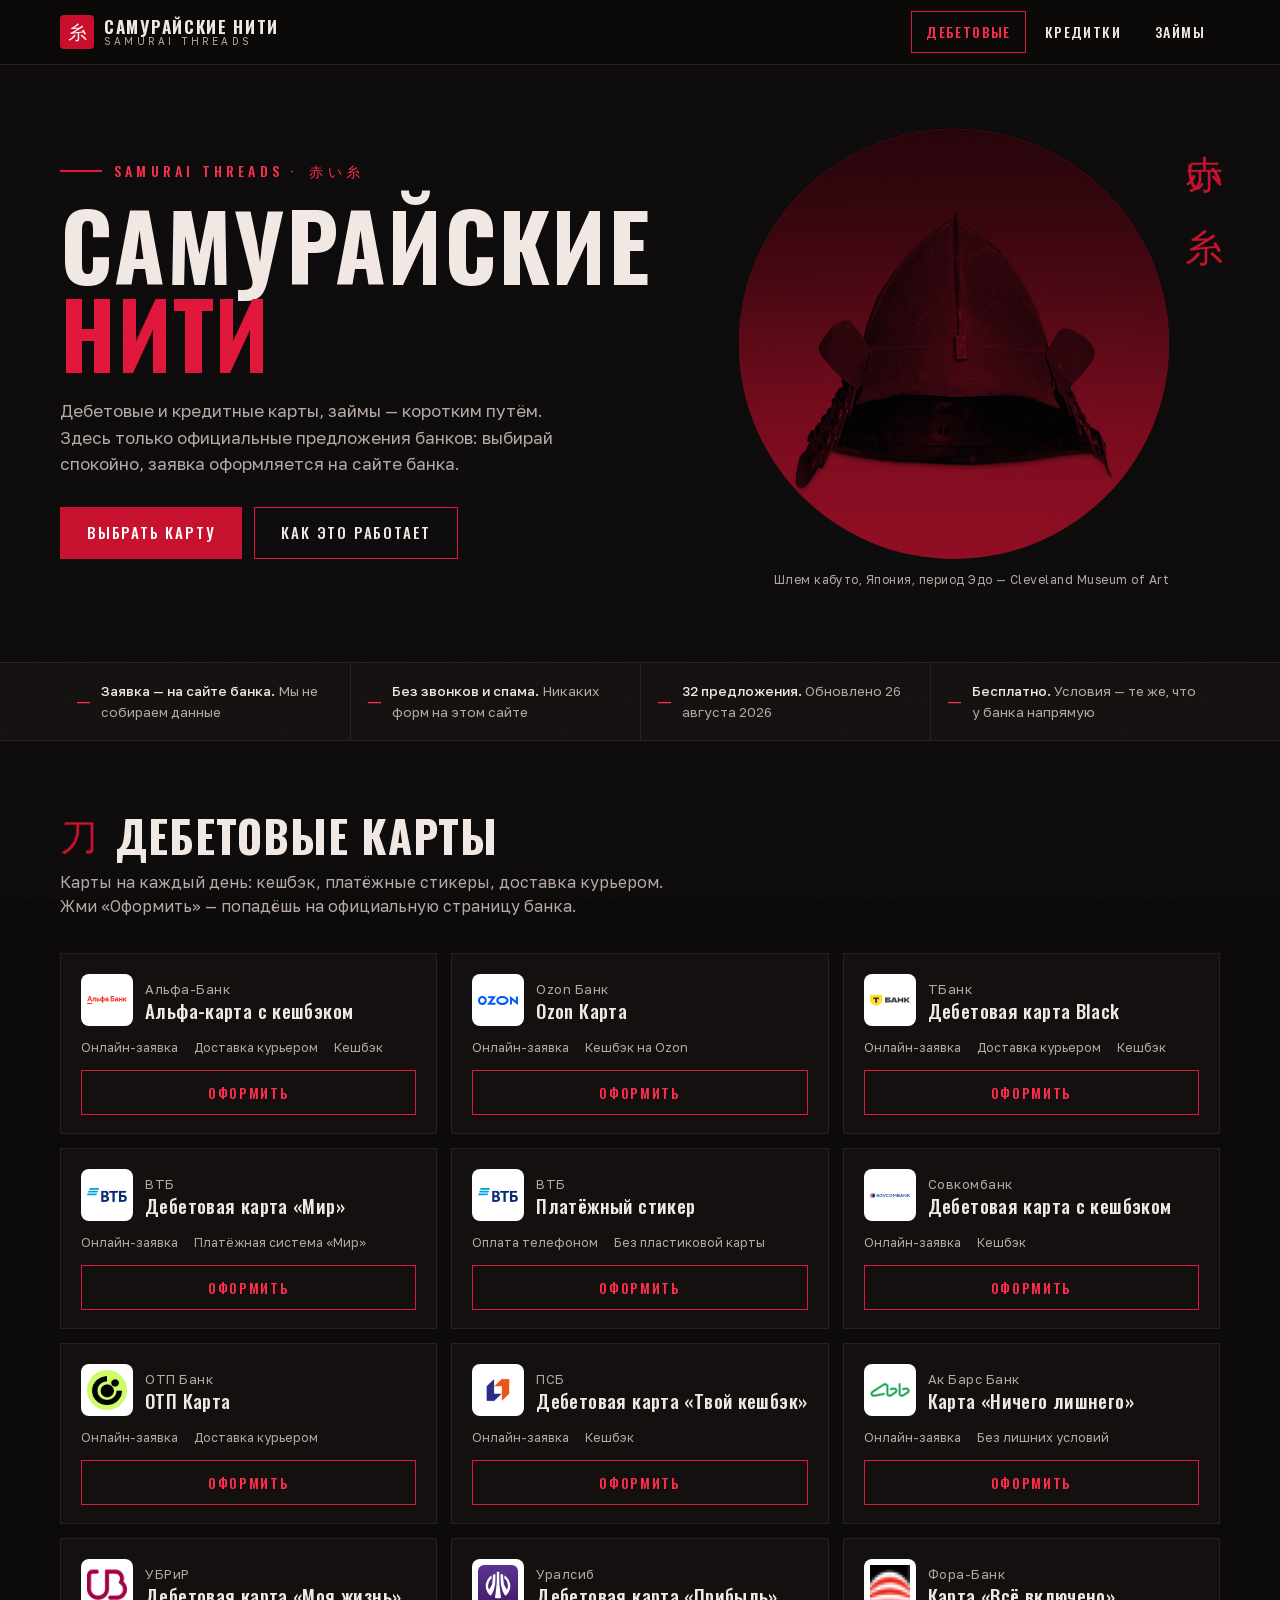
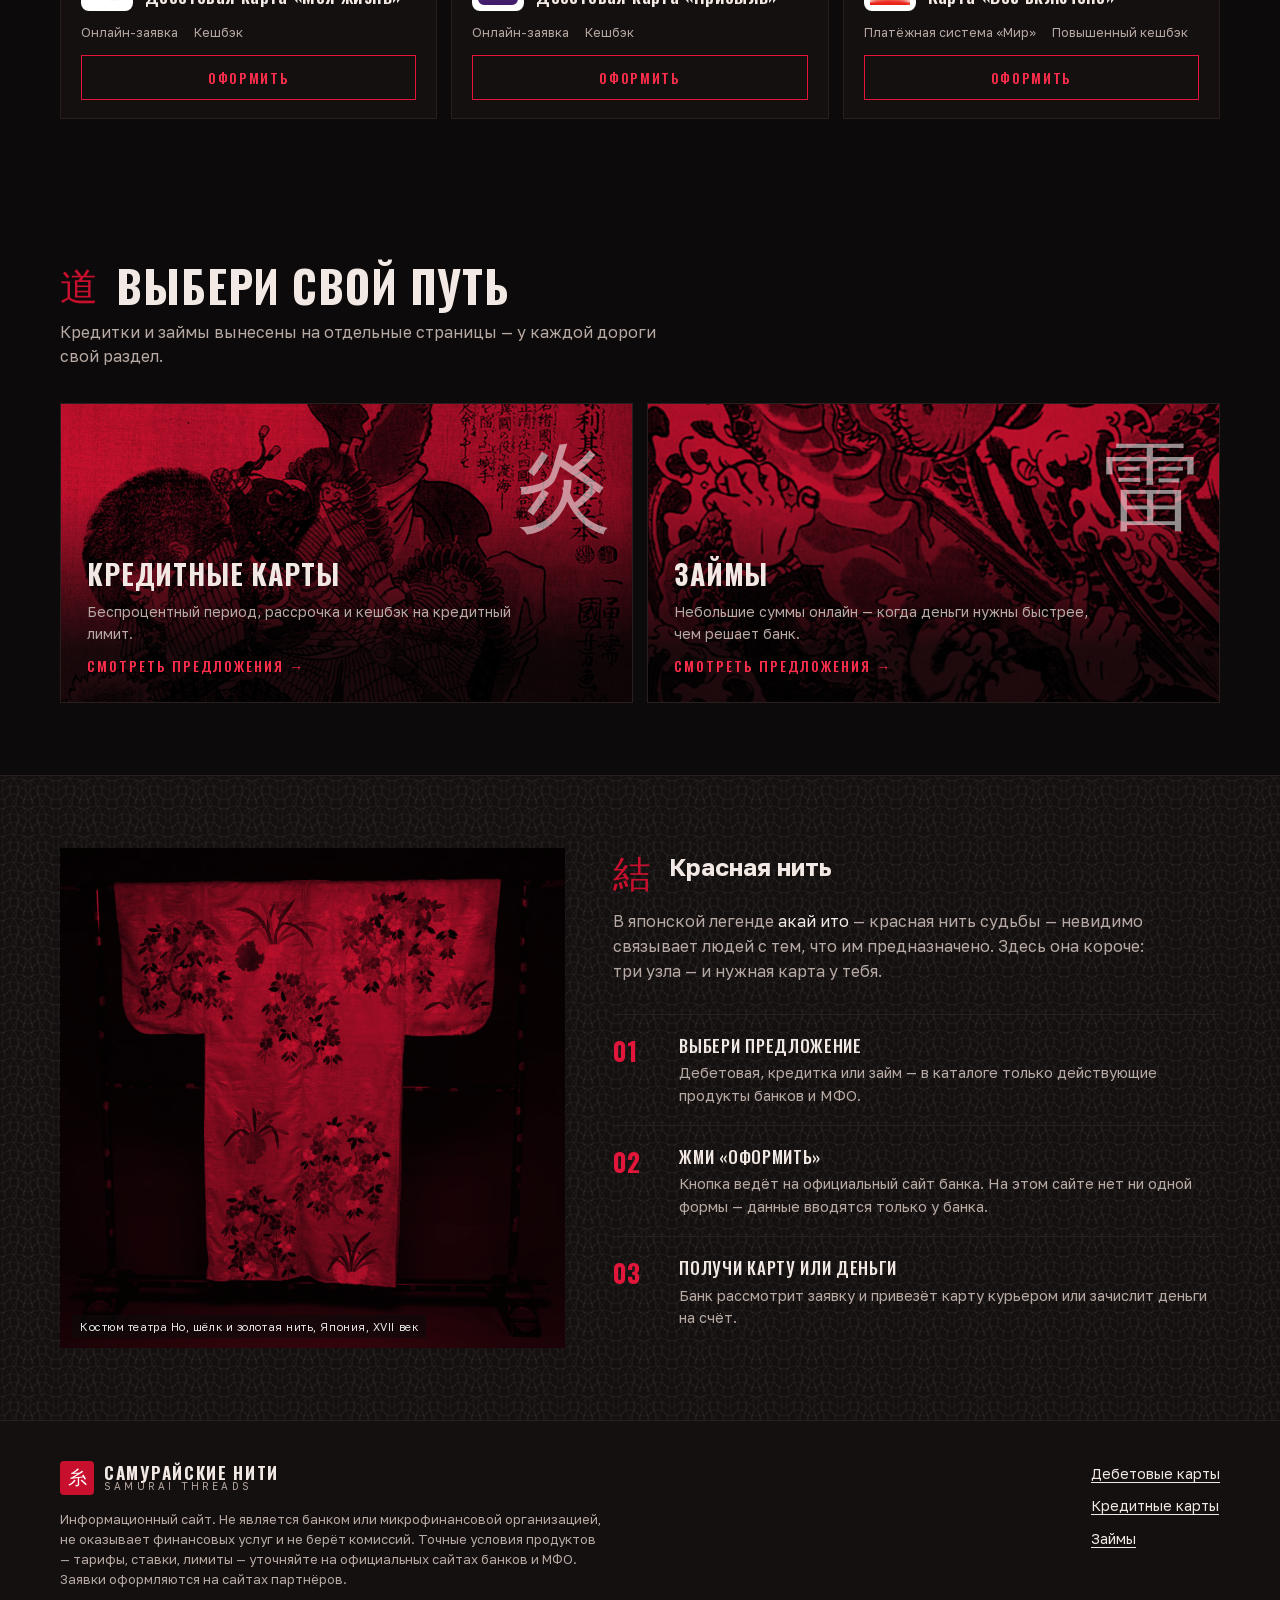
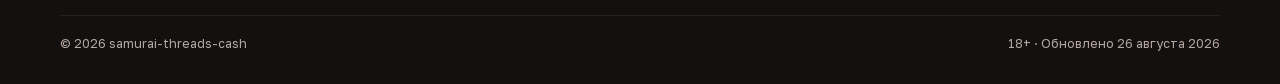
==== commit 2f8ca143: "Убраны печати-плашки, карточки успокоены: без рамок-пилюль и красных вспышек" ====
--- a/index.html
+++ b/index.html
@@ -47,7 +47,6 @@
         </div>
         <div class="hero-art">
           <p class="hero-vertical" aria-hidden="true">赤い糸</p>
-          <span class="stamp seal-hero" aria-hidden="true">侍</span>
           <div class="hero-sun">
             <img src="img/kabuto.jpg" alt="Самурайский шлем кабуто" width="1600" height="1391">
           </div>
@@ -70,7 +69,7 @@
     <section class="section" id="debit" aria-labelledby="debit-h">
       <div class="wrap">
         <div class="section-head">
-          <span class="section-kanji stamp" aria-hidden="true">刀</span>
+          <span class="section-kanji" aria-hidden="true">刀</span>
           <h2 id="debit-h">Дебетовые карты</h2>
         </div>
         <p class="section-desc">Карты на каждый день: кешбэк, платёжные стикеры,
@@ -83,7 +82,7 @@
     <section class="section reveal" aria-labelledby="cats-h">
       <div class="wrap">
         <div class="section-head">
-          <span class="section-kanji stamp" aria-hidden="true">道</span>
+          <span class="section-kanji" aria-hidden="true">道</span>
           <h2 id="cats-h">Выбери свой путь</h2>
         </div>
         <p class="section-desc">Кредитки и займы вынесены на отдельные страницы —
@@ -115,7 +114,7 @@
         </figure>
         <div>
           <div class="section-head">
-            <span class="section-kanji stamp" aria-hidden="true">結</span>
+            <span class="section-kanji" aria-hidden="true">結</span>
             <h2 id="thread-h">Красная нить</h2>
           </div>
           <p class="about-lead">В японской легенде <em>акай ито</em> — красная нить судьбы —
--- a/styles.css
+++ b/styles.css
@@ -135,19 +135,6 @@
   font-family: var(--font-kanji);
 }
 
-/* красная печать-ханко: белый кант внутри, лёгкий наклон — как оттиск */
-.stamp {
-  display: inline-grid;
-  place-items: center;
-  background: var(--red);
-  color: var(--white);
-  font-family: var(--font-kanji);
-  line-height: 1;
-  border-radius: 6px;
-  transform: rotate(-4deg);
-  box-shadow: inset 0 0 0 2px rgba(255, 255, 255, .3),
-              inset 0 0 0 5px var(--red);
-}
 .brand-name {
   font-family: var(--font-display);
   font-weight: 700;
@@ -285,19 +272,6 @@
   font-family: var(--font-kanji);
   user-select: none;
 }
-/* авторская печать на солнце — как на гравюрах */
-.seal-hero {
-  position: absolute;
-  left: 4%;
-  bottom: 10%;
-  width: 60px; height: 60px;
-  font-size: 32px;
-  transform: rotate(-7deg);
-  z-index: 2;
-  box-shadow: inset 0 0 0 2px rgba(255, 255, 255, .3),
-              inset 0 0 0 5px var(--red),
-              0 4px 18px rgba(0, 0, 0, .5);
-}
 
 /* красная нить: тонкая линия, сшивающая хиро с каталогом */
 .thread-divider {
@@ -379,10 +353,12 @@
   gap: 18px;
   margin-bottom: 10px;
 }
-/* иероглиф раздела — крупная печать */
+/* иероглиф раздела — просто крупный знак, без плашек */
 .section-kanji {
-  width: 52px; height: 52px;
-  font-size: 28px;
+  font-size: 38px;
+  line-height: 1;
+  color: var(--red);
+  font-family: var(--font-kanji);
   flex: none;
 }
 .section h2, .page-hero h1 {
@@ -420,7 +396,7 @@
   transition: border-color .18s, transform .18s;
 }
 .card:hover {
-  border-color: var(--red-bright);
+  border-color: var(--line-strong);
   transform: translateY(-2px);
 }
 /* красная нить прошивает верх карточки при ховере */
@@ -433,19 +409,6 @@
   transition: width .25s;
 }
 .card:hover::before { width: 100%; }
-/* мини-печать категории в углу карточки */
-.card-stamp {
-  position: absolute;
-  top: 14px; right: 14px;
-  width: 28px; height: 28px;
-  font-size: 15px;
-  border-radius: 5px;
-  opacity: .55;
-  transition: opacity .2s;
-  box-shadow: inset 0 0 0 1px rgba(255, 255, 255, .3),
-              inset 0 0 0 3px var(--red);
-}
-.card:hover .card-stamp { opacity: 1; }
 
 .card-top {
   display: flex;
@@ -493,19 +456,29 @@
   gap: 6px;
   margin-top: auto;
 }
+/* фичи — просто текст, без рамок-пилюль: меньше «блоков» на карточке */
+.card-chips {
+  gap: 5px 16px;
+}
 .card-chips li {
-  font-size: 12px;
-  color: var(--muted);
-  border: 1px solid var(--line-strong);
-  padding: 4px 9px;
-  border-radius: 999px;
+  font-size: 12.5px;
+  color: var(--muted);
   white-space: nowrap;
 }
 
+/* кнопки в карточках спокойные: контур, заливка только на ховере —
+   иначе 12 красных плашек подряд бьют по глазам */
 .card .btn {
   width: 100%;
   padding: 11px 16px;
   font-size: 14px;
+  background: transparent;
+  border-color: var(--red-bright);
+  color: var(--red-text);
+}
+.card .btn:hover {
+  background: var(--red);
+  color: var(--white);
 }
 
 /* --------------------------------------------------------- category tiles */
@@ -645,21 +618,13 @@
 }
 /* номера шагов — печати с японскими числами 一 二 三 */
 .steps li::before {
-  content: counter(step, cjk-decimal);
+  content: "0" counter(step);
   position: absolute;
   left: 0; top: 16px;
-  width: 42px; height: 42px;
-  display: grid;
-  place-items: center;
-  background: var(--red);
-  color: var(--white);
-  font-family: var(--font-kanji);
-  font-size: 22px;
-  line-height: 1;
-  border-radius: 6px;
-  transform: rotate(-4deg);
-  box-shadow: inset 0 0 0 2px rgba(255, 255, 255, .3),
-              inset 0 0 0 5px var(--red);
+  font-family: var(--font-display);
+  font-weight: 700;
+  font-size: 26px;
+  color: var(--red-bright);
 }
 .steps b {
   display: block;
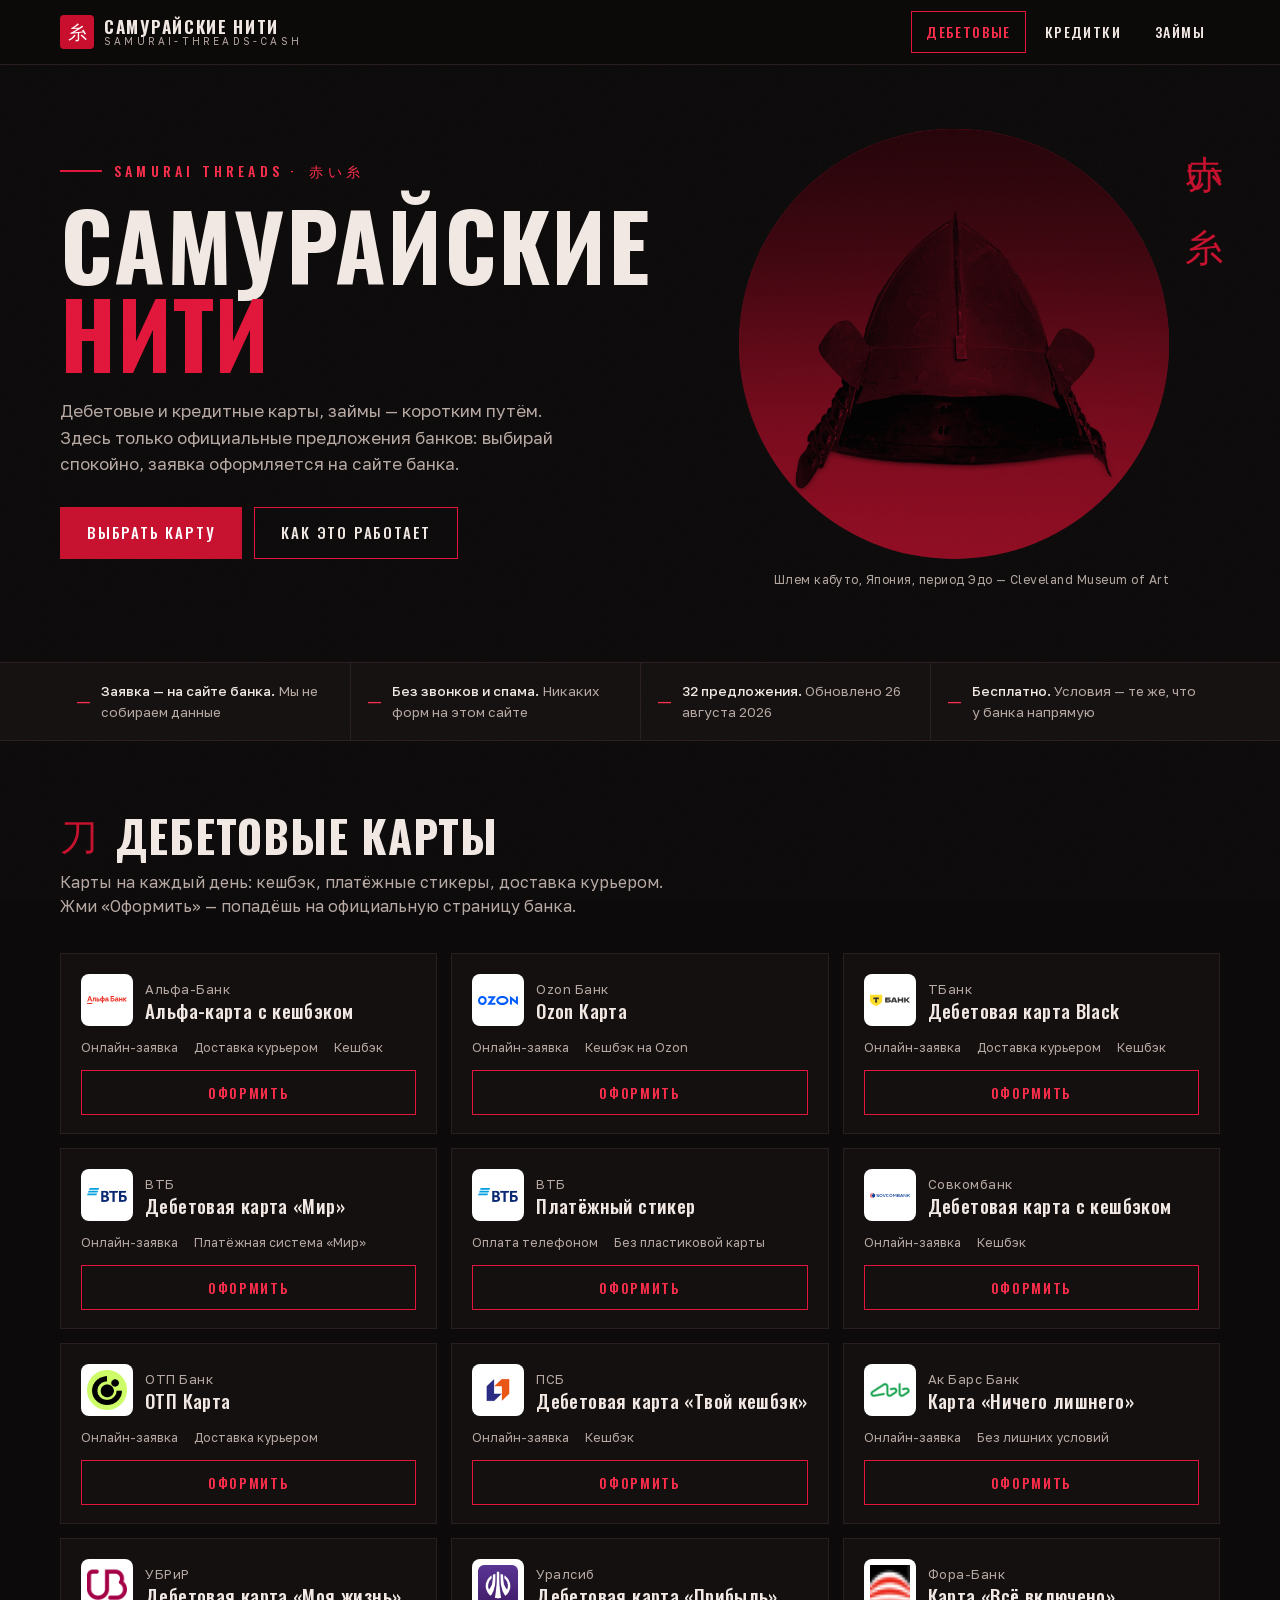
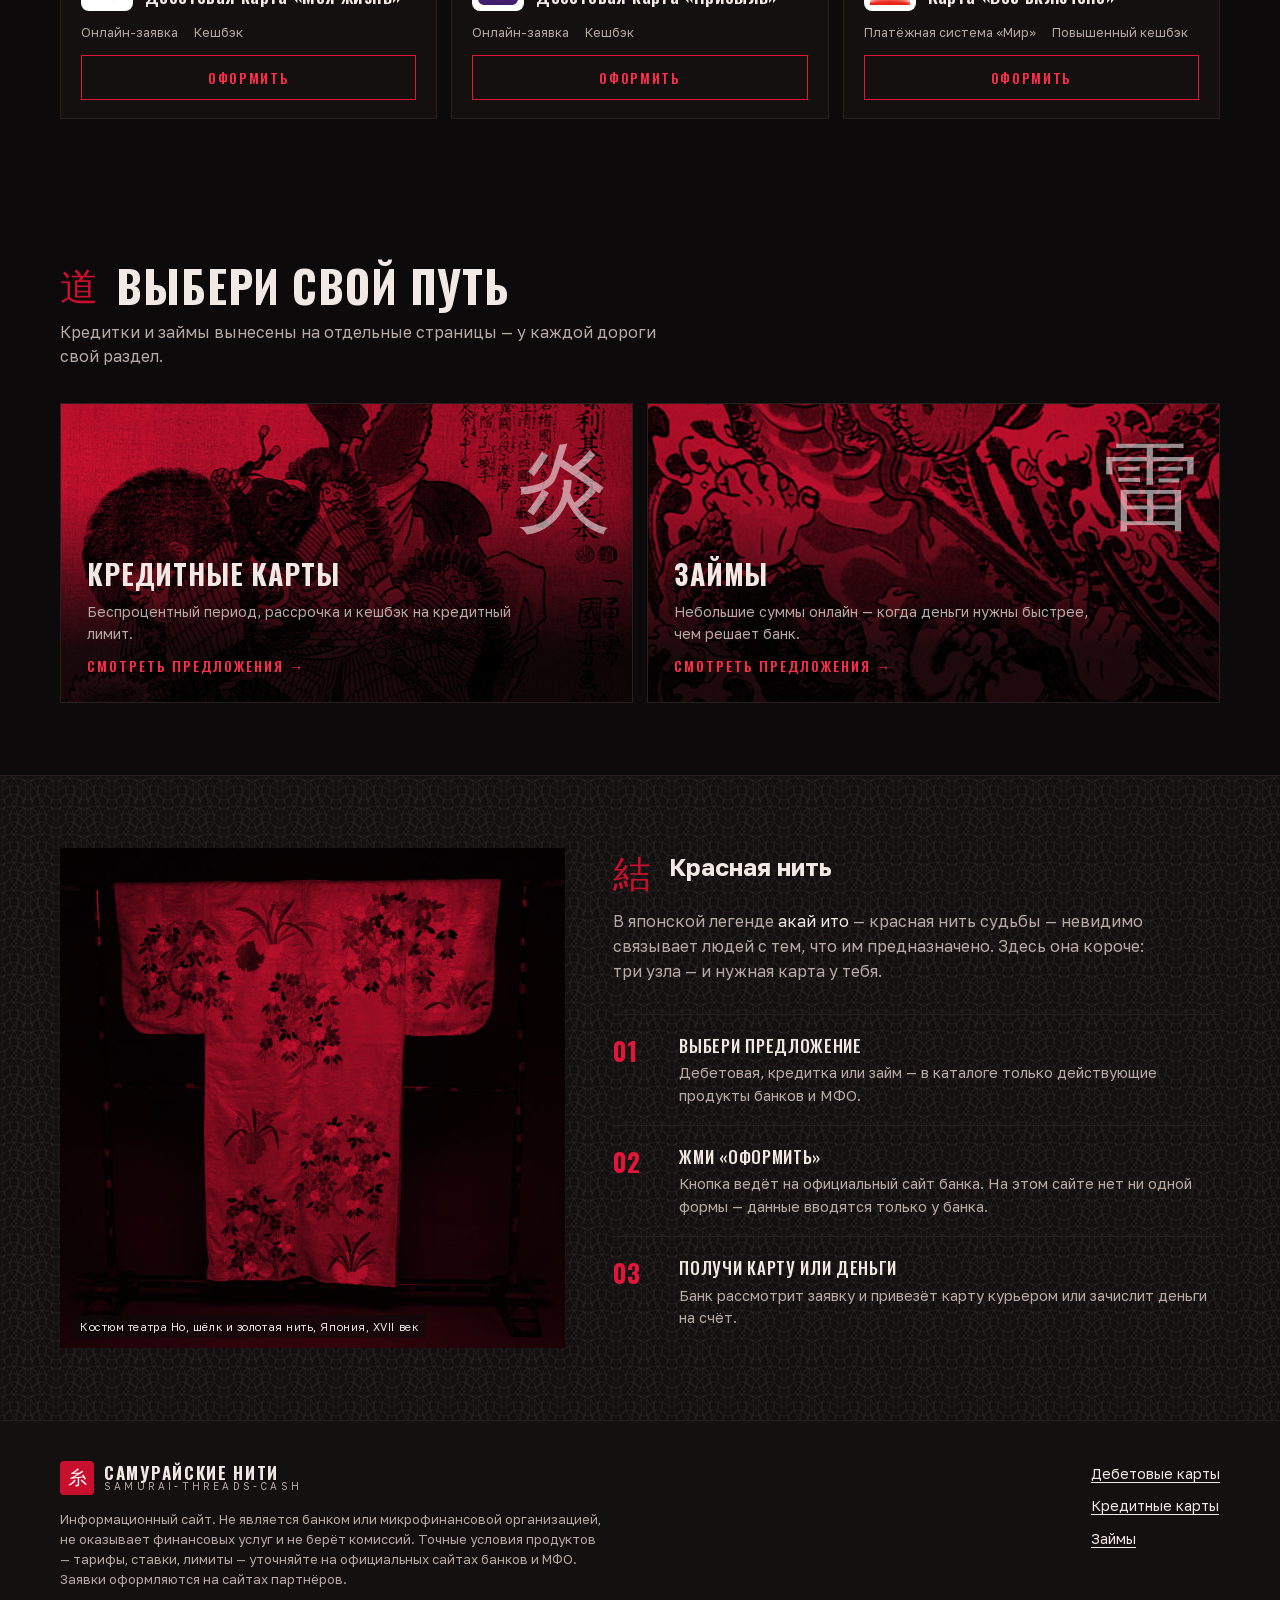
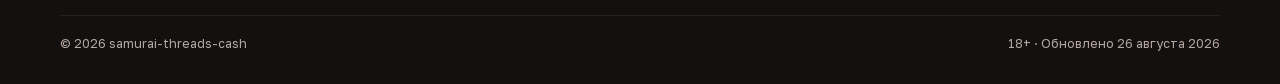
==== commit e48a4992: "Название: Samurai-threads-cash в заголовках вкладок и подписи бренда" ====
--- a/index.html
+++ b/index.html
@@ -3,7 +3,7 @@
 <head>
   <meta charset="UTF-8">
   <meta name="viewport" content="width=device-width, initial-scale=1">
-  <title>Самурайские нити — дебетовые карты, кредитки и займы</title>
+  <title>Samurai-threads-cash — дебетовые карты, кредитки и займы</title>
   <meta name="description" content="Финансовая витрина в самурайском стиле: дебетовые и кредитные карты, займы. Только официальные предложения банков — заявка оформляется на сайте банка.">
   <link rel="icon" type="image/svg+xml" href="favicon.svg">
   <link rel="stylesheet" href="fonts/fonts.css">
@@ -17,7 +17,7 @@
       <a class="brand" href="index.html">
         <span class="hanko" aria-hidden="true">糸</span>
         <span class="brand-name">Самурайские нити
-          <span class="brand-sub">samurai threads</span>
+          <span class="brand-sub">samurai-threads-cash</span>
         </span>
       </a>
       <nav class="site-nav" aria-label="Основная навигация">
@@ -147,7 +147,7 @@
           <a class="brand" href="index.html" style="margin-bottom:14px">
             <span class="hanko" aria-hidden="true">糸</span>
             <span class="brand-name">Самурайские нити
-              <span class="brand-sub">samurai threads</span>
+              <span class="brand-sub">samurai-threads-cash</span>
             </span>
           </a>
           <p class="footer-note">Информационный сайт. Не является банком или
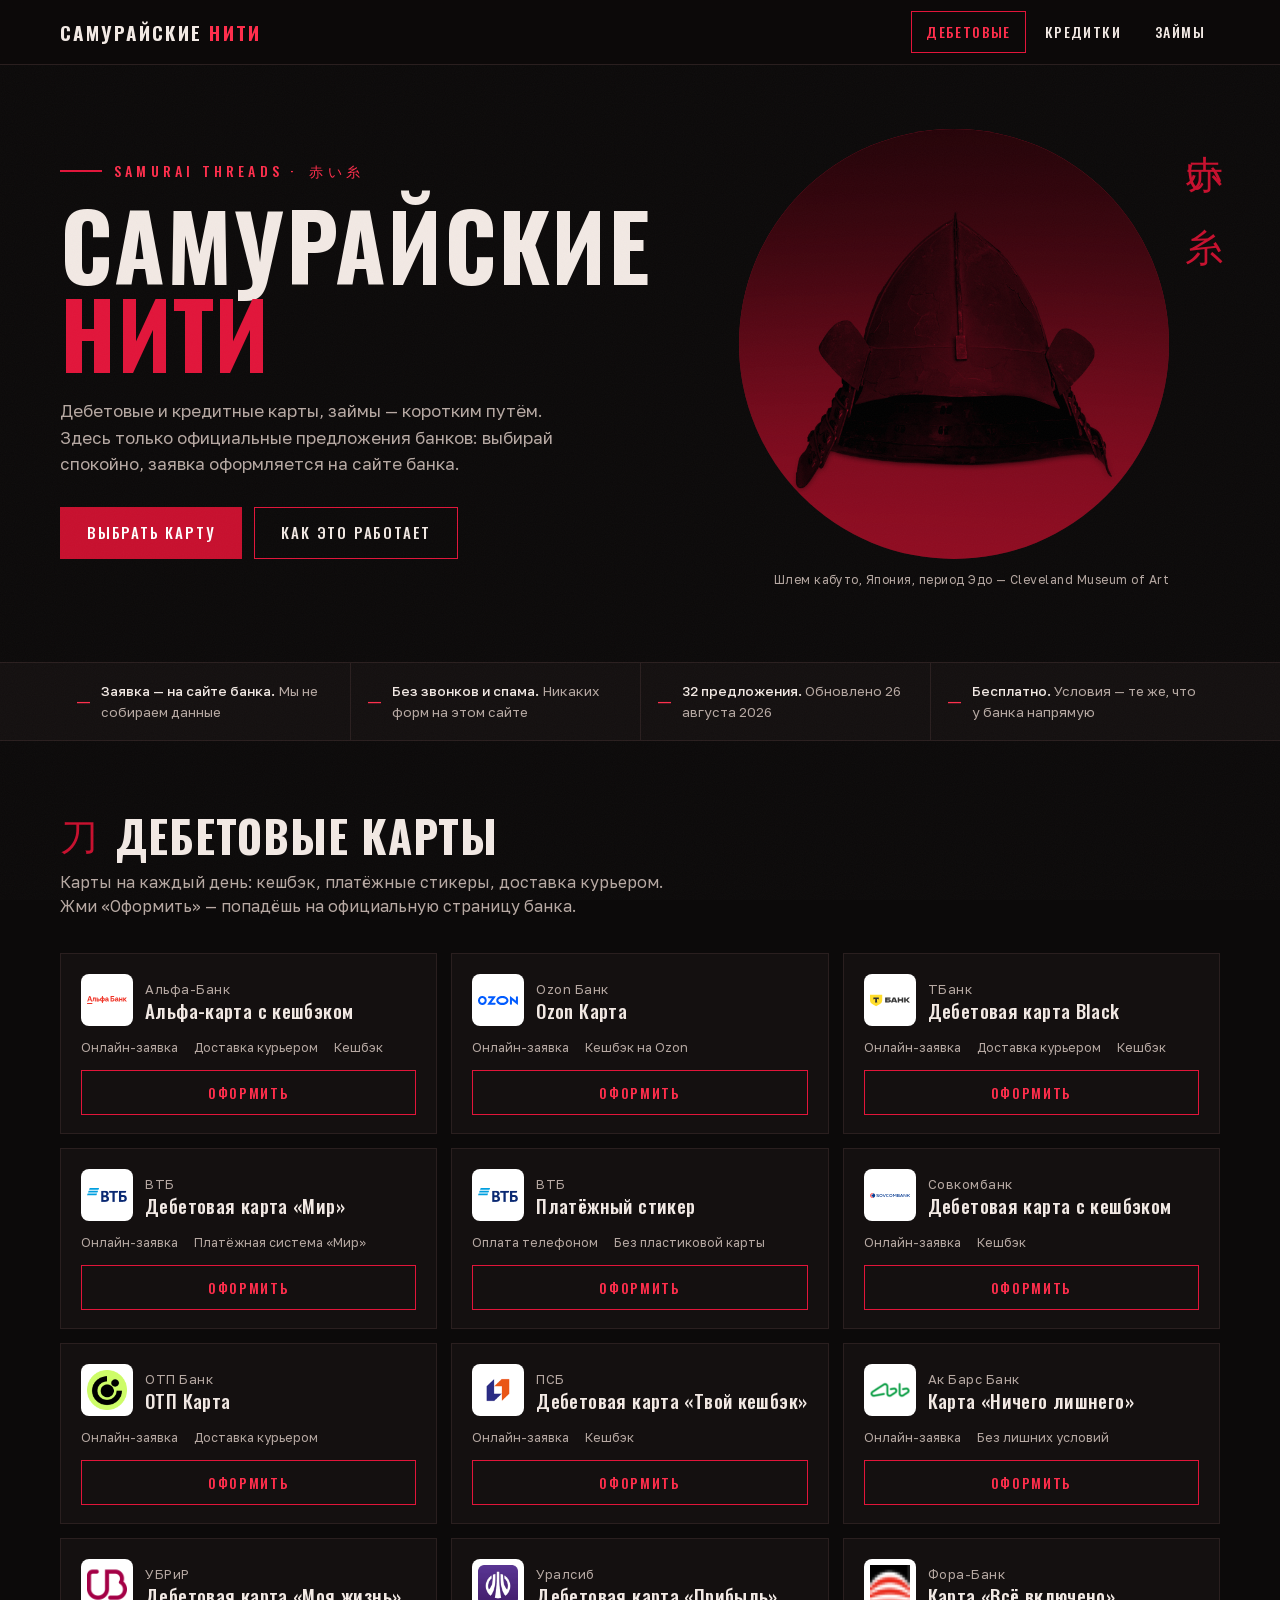
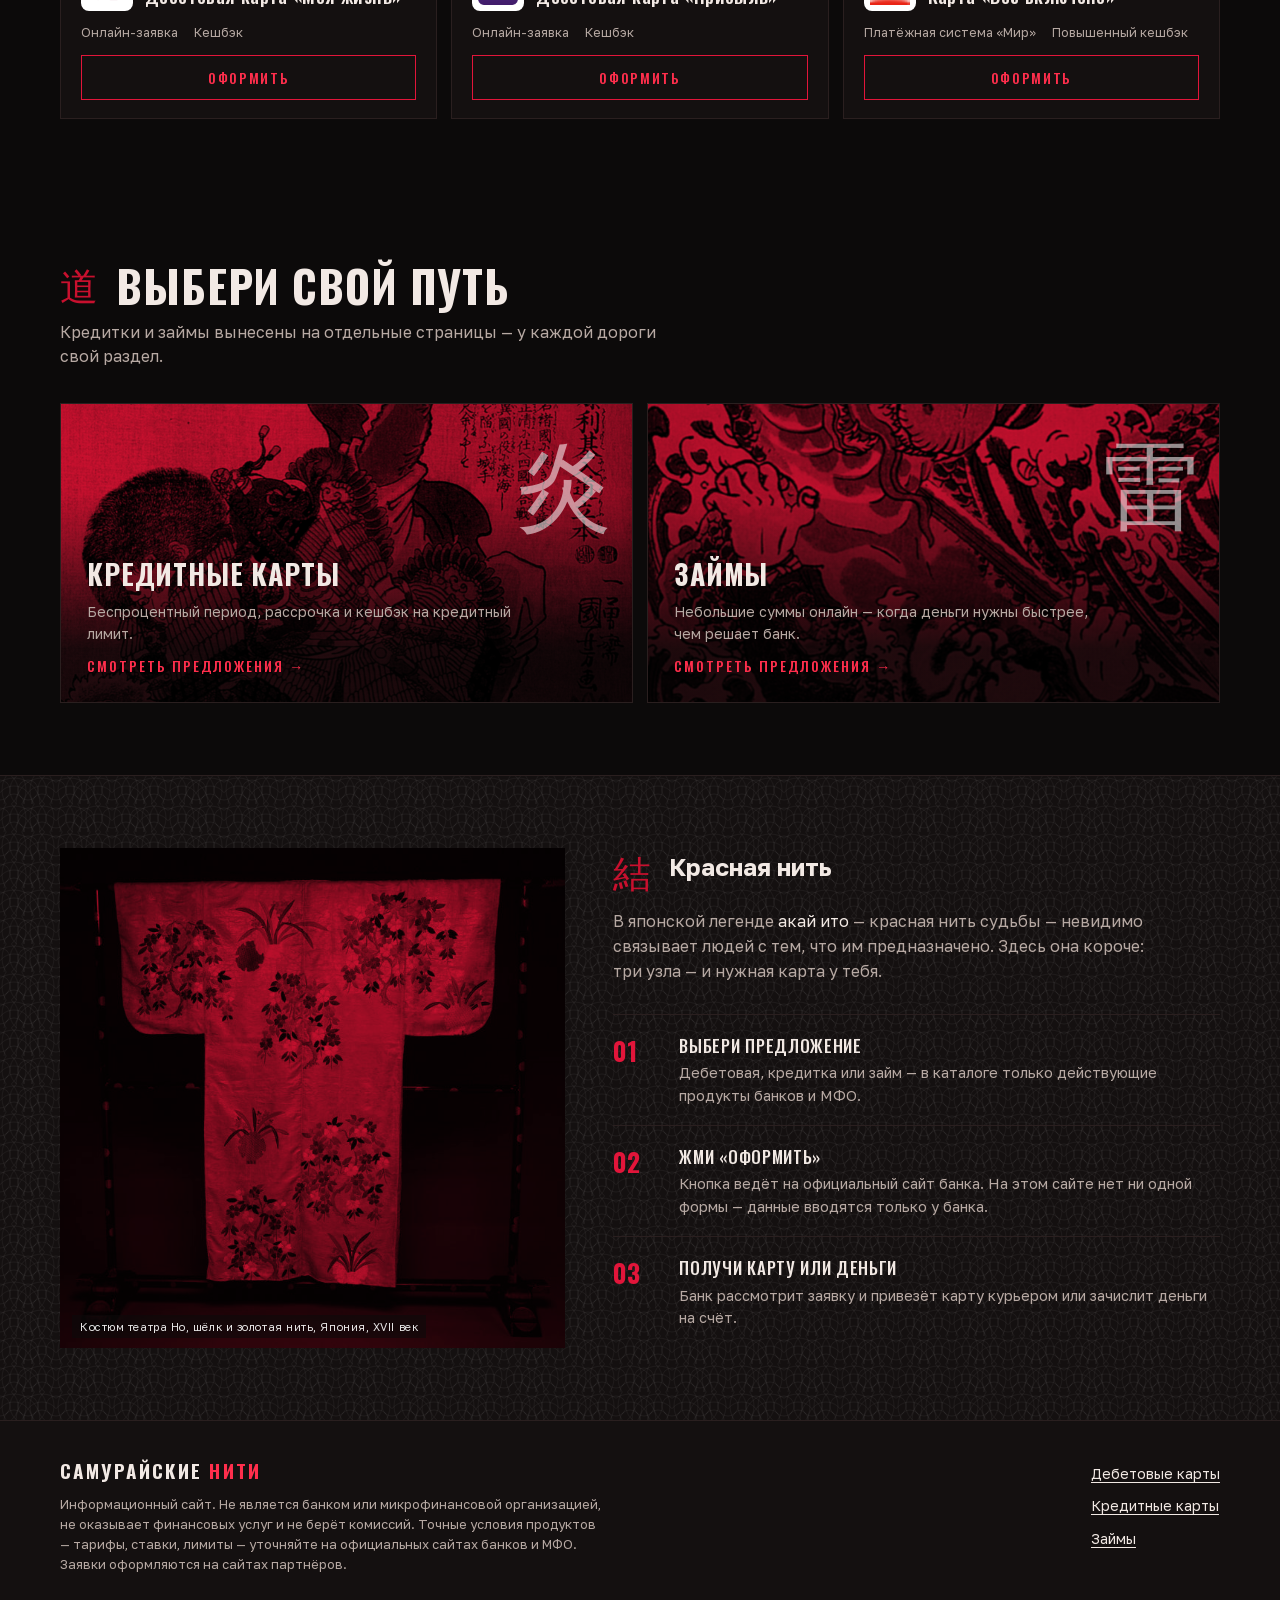
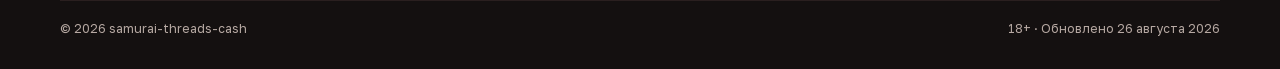
==== commit 63d73cfb: "Логотип: чистый текст без красного квадрата и подписи" ====
--- a/index.html
+++ b/index.html
@@ -15,10 +15,7 @@
   <header class="site-header">
     <div class="wrap">
       <a class="brand" href="index.html">
-        <span class="hanko" aria-hidden="true">糸</span>
-        <span class="brand-name">Самурайские нити
-          <span class="brand-sub">samurai-threads-cash</span>
-        </span>
+        <span class="brand-name">Самурайские <span class="brand-red">нити</span></span>
       </a>
       <nav class="site-nav" aria-label="Основная навигация">
         <ul>
@@ -145,10 +142,7 @@
       <div class="footer-grid">
         <div>
           <a class="brand" href="index.html" style="margin-bottom:14px">
-            <span class="hanko" aria-hidden="true">糸</span>
-            <span class="brand-name">Самурайские нити
-              <span class="brand-sub">samurai-threads-cash</span>
-            </span>
+            <span class="brand-name">Самурайские <span class="brand-red">нити</span></span>
           </a>
           <p class="footer-note">Информационный сайт. Не является банком или
             микрофинансовой организацией, не оказывает финансовых услуг и не берёт
--- a/styles.css
+++ b/styles.css
@@ -115,43 +115,23 @@
   gap: 16px;
 }
 
+/* логотип — чистый текст, без плашек и подписей */
 .brand {
-  display: flex;
-  align-items: center;
-  gap: 10px;
+  display: inline-flex;
+  align-items: center;
   text-decoration: none;
   color: var(--ink);
 }
-.brand .hanko {
-  width: 34px; height: 34px;
-  background: var(--red);
-  color: var(--white);
-  display: grid;
-  place-items: center;
+.brand-name {
+  font-family: var(--font-display);
+  font-weight: 700;
   font-size: 19px;
+  letter-spacing: .12em;
+  text-transform: uppercase;
   line-height: 1;
-  border-radius: 4px;
-  flex: none;
-  font-family: var(--font-kanji);
-}
-
-.brand-name {
-  font-family: var(--font-display);
-  font-weight: 700;
-  font-size: 17px;
-  letter-spacing: .1em;
-  text-transform: uppercase;
-  line-height: 1.05;
-}
-.brand-sub {
-  display: block;
-  font-family: var(--font-body);
-  font-weight: 400;
-  font-size: 10px;
-  letter-spacing: .32em;
-  color: var(--muted);
-  text-transform: uppercase;
-}
+  white-space: nowrap;
+}
+.brand-red { color: var(--red-text); }
 
 .site-nav ul {
   display: flex;
